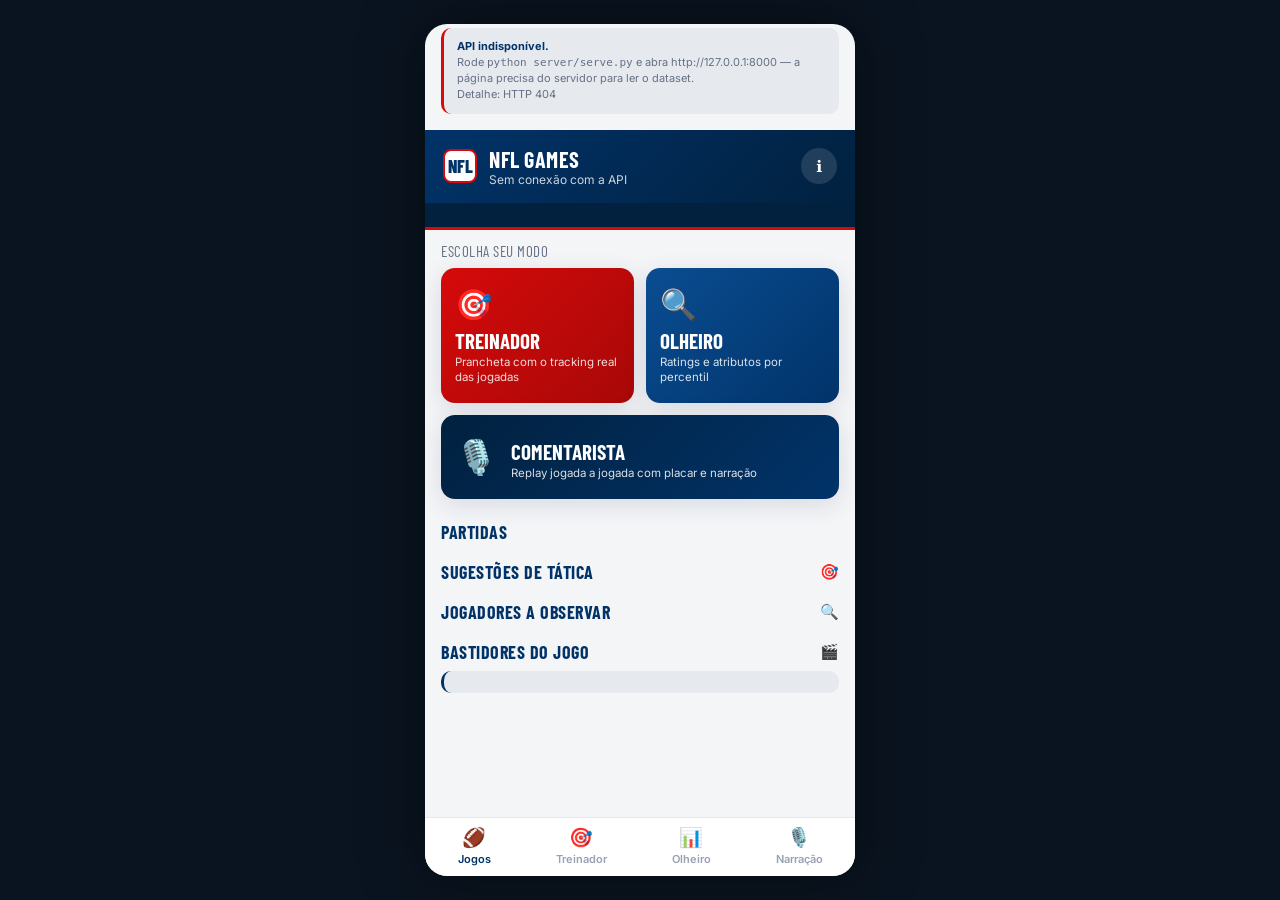
==== app/index.html @ 61c28b97 "Spec de desempenho (SDD) e ferramentas de verificação Adiciona a spec otimizacao-desempenho (require" ====
<!DOCTYPE html>
<html lang="pt-BR">
<head>
<meta charset="UTF-8" />
<meta name="viewport" content="width=device-width, initial-scale=1.0" />
<title>NFL Games — Treinador · Olheiro · Comentarista</title>
<link rel="preconnect" href="https://fonts.googleapis.com" />
<link rel="preconnect" href="https://fonts.gstatic.com" crossorigin />
<link href="https://fonts.googleapis.com/css2?family=Barlow+Condensed:wght@500;600;700;800&family=Inter:wght@400;500;600;700&display=swap" rel="stylesheet" />
<link rel="stylesheet" href="css/app.css" />
</head>
<body>
<div class="app">

  <!-- ============ HEADER ============ -->
  <div class="topbar">
    <button class="back-btn" id="backBtn" style="display:none" aria-label="Voltar">‹</button>
    <div class="shield">NFL</div>
    <div>
      <div class="title" id="hdrTitle">NFL GAMES</div>
      <div class="sub" id="hdrSub">Carregando dataset...</div>
    </div>
    <div class="spacer"></div>
    <button class="icon-btn" id="btnInfo" aria-label="Sobre os dados">ℹ️</button>
  </div>

  <!-- ============ HOME ============ -->
  <section class="screen active" id="home">
    <div class="weeks" id="weekChips" role="tablist" aria-label="Semanas da temporada"></div>

    <div class="persona-wrap">
      <div class="persona-lead" id="personaLead">Escolha seu modo</div>
      <div class="personas">
        <button class="persona coach" data-go="coach">
          <div class="emoji">🎯</div>
          <h3>TREINADOR</h3>
          <p>Prancheta com o tracking real das jogadas</p>
        </button>
        <button class="persona scout" data-go="scout">
          <div class="emoji">🔍</div>
          <h3>OLHEIRO</h3>
          <p>Ratings e atributos por percentil</p>
        </button>
        <button class="persona commentator" data-go="commentator">
          <div class="emoji">🎙️</div>
          <div>
            <h3>COMENTARISTA</h3>
            <p>Replay jogada a jogada com placar e narração</p>
          </div>
        </button>
      </div>
    </div>

    <div class="sec-title">Partidas <span class="sec-sub" id="gamesCount"></span></div>
    <div id="gamesList"></div>

    <div class="sec-title">Sugestões de tática <span class="mini-emoji">🎯</span></div>
    <div id="insightsList"></div>

    <div class="sec-title">Jogadores a observar <span class="mini-emoji">🔍</span></div>
    <div id="watchList"></div>

    <div class="sec-title">Bastidores do jogo <span class="mini-emoji">🎬</span></div>
    <div id="notesList"></div>

    <div class="disclaimer" id="datasetNote"></div>
  </section>

  <!-- ============ COACH ============ -->
  <section class="screen" id="coach">
    <div class="persona-head coach">
      <span class="ph-emoji">🎯</span>
      <div>
        <div class="ph-title">MODO TREINADOR</div>
        <div class="ph-sub" id="coachSub">—</div>
      </div>
    </div>
    <div class="subtabs" id="coachTabs" role="tablist">
      <button class="subtab active" data-tab="lineup">Escalação</button>
      <button class="subtab" data-tab="plays">Jogadas</button>
      <button class="subtab" data-tab="stats">Estatísticas</button>
      <button class="subtab" data-tab="book">Playbook</button>
    </div>
    <div id="coachBody"></div>
  </section>

  <!-- ============ SCOUT ============ -->
  <section class="screen" id="scout">
    <div class="persona-head scout">
      <span class="ph-emoji">🔍</span>
      <div>
        <div class="ph-title">MODO OLHEIRO</div>
        <div class="ph-sub">Avaliação a partir de PFF + tracking</div>
      </div>
    </div>
    <div class="search">🔎 <input id="scoutSearch" placeholder="Buscar jogador..." aria-label="Buscar jogador" /></div>
    <div class="filters" id="scoutFilters"></div>
    <div id="scoutBody"></div>
  </section>

  <!-- ============ COMMENTATOR ============ -->
  <section class="screen" id="commentator">
    <div class="persona-head commentator">
      <span class="ph-emoji">🎙️</span>
      <div>
        <div class="ph-title">MODO COMENTARISTA</div>
        <div class="ph-sub" id="bcSub">—</div>
      </div>
      <div class="spacer"></div>
      <div class="live-mini"><span class="dot"></span>REPLAY</div>
    </div>
    <div id="bcBody"></div>
  </section>

  <!-- ============ BOTTOM NAV ============ -->
  <nav class="bottom-nav">
    <button class="nav-item active" data-go="home"><span class="ic">🏈</span>Jogos</button>
    <button class="nav-item" data-go="coach"><span class="ic">🎯</span>Treinador</button>
    <button class="nav-item" data-go="scout"><span class="ic">📊</span>Olheiro</button>
    <button class="nav-item" data-go="commentator"><span class="ic">🎙️</span>Narração</button>
  </nav>
</div>

<script src="js/app.js"></script>
</body>
</html>
---- app/css/app.css ----
/* ============================================================
   NFL GAMES - design system extraido do prototipo (preservado)
   Complementos data-driven no final do arquivo.
   ============================================================ */
/* ============ NFL DESIGN SYSTEM ============ */
  :root {
    --nfl-blue: #013369;      /* NFL Shield Blue */
    --nfl-navy: #01213F;      /* Dark navy layer */
    --nfl-navy-2: #012A52;
    --nfl-red: #D50A0A;       /* NFL Red / Rosso Corsa */
    --nfl-red-dark: #A80808;
    --white: #FFFFFF;
    --gray-100: #F4F5F7;
    --gray-200: #E4E7EC;
    --gray-400: #98A2B3;
    --gray-600: #667085;
    --ink: #0B1B2B;
    --radius: 14px;
    --shadow: 0 6px 24px rgba(1, 33, 63, .12);
    --shadow-lg: 0 12px 40px rgba(1, 33, 63, .28);
    --font-num: "Barlow Condensed", sans-serif;
    --font-body: "Inter", system-ui, sans-serif;
  }

  * { box-sizing: border-box; margin: 0; padding: 0; }
  body {
    font-family: var(--font-body);
    background: #0a1420;
    color: var(--ink);
    display: flex;
    justify-content: center;
    min-height: 100vh;
  }

  /* Phone frame */
  .app {
    width: 100%;
    max-width: 430px;
    background: var(--gray-100);
    min-height: 100vh;
    position: relative;
    overflow: hidden;
    box-shadow: 0 0 60px rgba(0,0,0,.5);
    display: flex;
    flex-direction: column;
  }

  /* ---------- Header ---------- */
  .topbar {
    background: linear-gradient(135deg, var(--nfl-blue), var(--nfl-navy));
    color: var(--white);
    padding: 16px 18px;
    display: flex;
    align-items: center;
    gap: 12px;
    position: sticky;
    top: 0;
    z-index: 20;
  }
  .shield {
    width: 34px; height: 34px; border-radius: 8px;
    background: var(--white);
    color: var(--nfl-blue);
    font-family: var(--font-num);
    font-weight: 800; font-size: 18px;
    display: grid; place-items: center;
    border: 2px solid var(--nfl-red);
    flex-shrink: 0;
  }
  .topbar .title { font-family: var(--font-num); font-weight: 700; font-size: 22px; letter-spacing: .5px; }
  .topbar .sub { font-size: 12px; opacity: .8; }
  .topbar .spacer { flex: 1; }
  .icon-btn {
    width: 36px; height: 36px; border-radius: 50%;
    background: rgba(255,255,255,.12); border: none; color: #fff;
    display: grid; place-items: center; cursor: pointer; font-size: 16px;
  }
  .back-btn {
    background: none; border: none; color: #fff; cursor: pointer;
    font-size: 20px; padding: 0; width: 30px;
  }

  /* ---------- Content ---------- */
  .screen { display: none; flex: 1; overflow-y: auto; padding-bottom: 78px; }
  .screen.active { display: block; }
  .pad { padding: 16px 16px 8px; }

  /* Date selector */
  .dates {
    display: flex; gap: 8px; padding: 12px 16px; overflow-x: auto;
    background: var(--nfl-navy); border-bottom: 3px solid var(--nfl-red);
  }
  .dates::-webkit-scrollbar { display: none; }
  .date-chip {
    flex-shrink: 0; padding: 8px 14px; border-radius: 20px;
    background: rgba(255,255,255,.1); color: #cdd8e6;
    font-size: 13px; font-weight: 600; cursor: pointer; text-align: center;
  }
  .date-chip small { display: block; font-size: 10px; opacity: .7; }
  .date-chip.active { background: var(--nfl-red); color: #fff; }

  /* Section titles */
  .sec-title {
    display: flex; align-items: center; justify-content: space-between;
    font-family: var(--font-num); font-size: 18px; font-weight: 700;
    color: var(--nfl-blue); margin: 18px 16px 8px; text-transform: uppercase;
    letter-spacing: .5px;
  }
  .live-tag {
    font-family: var(--font-body); font-size: 11px; font-weight: 700; color: var(--nfl-red);
    display: flex; align-items: center; gap: 5px;
  }
  .dot {
    width: 8px; height: 8px; border-radius: 50%; background: var(--nfl-red);
    animation: pulse 1.2s infinite;
  }
  @keyframes pulse { 0%,100%{opacity:1; transform:scale(1);} 50%{opacity:.4; transform:scale(1.4);} }

  /* ---------- Persona cards ---------- */
  .persona-wrap { padding: 4px 16px 4px; }
  .persona-lead { font-family: var(--font-num); font-size: 15px; color: var(--gray-600); letter-spacing:.5px; text-transform: uppercase; margin: 8px 0; }
  .personas { display: grid; grid-template-columns: 1fr 1fr; gap: 12px; }
  .persona {
    border-radius: var(--radius); padding: 18px 14px; cursor: pointer;
    color: #fff; position: relative; overflow: hidden; border: none; text-align: left;
    box-shadow: var(--shadow); transition: transform .15s ease;
  }
  .persona:active { transform: scale(.97); }
  .persona .emoji { font-size: 30px; }
  .persona h3 { font-family: var(--font-num); font-size: 21px; font-weight: 700; margin-top: 6px; }
  .persona p { font-size: 11.5px; opacity: .85; margin-top: 2px; line-height: 1.3; }
  .persona.coach { background: linear-gradient(135deg, var(--nfl-red), var(--nfl-red-dark)); }
  .persona.scout { background: linear-gradient(135deg, #0a4d92, var(--nfl-blue)); }
  .persona.commentator { grid-column: 1 / -1; background: linear-gradient(135deg, var(--nfl-navy), var(--nfl-blue)); display: flex; align-items: center; gap: 14px; }
  .persona.commentator .emoji { font-size: 34px; }

  /* ---------- Match cards ---------- */
  .match {
    background: #fff; border-radius: var(--radius); margin: 0 16px 12px;
    padding: 14px 16px; box-shadow: var(--shadow); cursor: pointer;
    display: grid; grid-template-columns: 1fr auto 1fr; align-items: center; gap: 8px;
    transition: transform .12s ease;
  }
  .match:active { transform: scale(.98); }
  .team { display: flex; flex-direction: column; align-items: center; gap: 6px; }
  .team .logo { font-size: 26px; }
  .team .name { font-size: 12px; font-weight: 600; color: var(--ink); }
  .center { text-align: center; min-width: 84px; }
  .score { font-family: var(--font-num); font-size: 30px; font-weight: 800; color: var(--nfl-blue); line-height: 1; }
  .status { font-size: 10.5px; color: var(--gray-600); margin-top: 4px; font-weight: 600; }
  .status.live { color: var(--nfl-red); }
  .vs-time { font-family: var(--font-num); font-size: 20px; font-weight: 700; color: var(--gray-400); }

  /* ---------- Bottom nav ---------- */
  .bottom-nav {
    position: absolute; bottom: 0; left: 0; right: 0;
    background: #fff; border-top: 1px solid var(--gray-200);
    display: flex; justify-content: space-around; padding: 8px 0 10px;
    z-index: 30;
  }
  .nav-item {
    background: none; border: none; cursor: pointer; font-size: 11px; color: var(--gray-400);
    display: flex; flex-direction: column; align-items: center; gap: 3px; font-weight: 600;
  }
  .nav-item .ic { font-size: 19px; }
  .nav-item.active { color: var(--nfl-blue); }

  /* ---------- Sub tabs ---------- */
  .subtabs { display: flex; gap: 6px; padding: 12px 16px; overflow-x: auto; background: #fff; border-bottom: 1px solid var(--gray-200); }
  .subtabs::-webkit-scrollbar { display: none; }
  .subtab { flex-shrink: 0; padding: 7px 14px; border-radius: 18px; background: var(--gray-100); border: none; font-size: 12.5px; font-weight: 600; color: var(--gray-600); cursor: pointer; }
  .subtab.active { background: var(--nfl-blue); color: #fff; }

  /* ---------- Persona header banner ---------- */
  .persona-head { padding: 14px 16px; color: #fff; display: flex; align-items: center; gap: 10px; }
  .persona-head.coach { background: linear-gradient(135deg, var(--nfl-red), var(--nfl-red-dark)); }
  .persona-head.scout { background: linear-gradient(135deg, #0a4d92, var(--nfl-blue)); }
  .persona-head.commentator { background: linear-gradient(135deg, var(--nfl-navy), var(--nfl-blue)); }
  .persona-head .ph-emoji { font-size: 24px; }
  .persona-head .ph-title { font-family: var(--font-num); font-size: 20px; font-weight: 700; letter-spacing: .5px; }
  .persona-head .ph-sub { font-size: 11px; opacity: .85; }
  .persona-head .spacer { flex: 1; }
  .persona-head .live-mini { display:flex; align-items:center; gap:6px; font-size:12px; font-weight:700; background:rgba(255,255,255,.15); padding:5px 10px; border-radius: 14px; }

  /* ---------- Generic panel/card ---------- */
  .card { background: #fff; border-radius: var(--radius); margin: 12px 16px; padding: 16px; box-shadow: var(--shadow); }
  .card h4 { font-family: var(--font-num); font-size: 16px; color: var(--nfl-blue); text-transform: uppercase; letter-spacing:.5px; margin-bottom: 12px; }

  /* Comparison bars */
  .cmp { margin-bottom: 14px; }
  .cmp-label { display: flex; justify-content: space-between; font-size: 12px; font-weight: 600; margin-bottom: 5px; }
  .cmp-label .l { color: var(--nfl-blue); }
  .cmp-label .r { color: var(--nfl-red); }
  .cmp-label .mid { color: var(--gray-600); font-weight: 500; }
  .bar { display: flex; height: 8px; border-radius: 5px; overflow: hidden; background: var(--gray-200); }
  .bar .fill-l { background: var(--nfl-blue); }
  .bar .fill-r { background: var(--nfl-red); }

  /* Coach field */
  .legend { display: flex; gap: 16px; font-size: 11px; font-weight: 600; color: var(--gray-600); margin-bottom: 8px; }
  .legend .sw { display: inline-block; width: 11px; height: 11px; border-radius: 3px; margin-right: 4px; vertical-align: middle; }
  .legend .sw.blue { background: var(--nfl-blue); }
  .legend .sw.red { background: var(--nfl-red); }
  .field {
    background: repeating-linear-gradient(0deg, #0a7a34, #0a7a34 30px, #0c8c3c 30px, #0c8c3c 60px);
    border-radius: 12px; height: 360px; position: relative; margin-top: 4px;
    border: 3px solid #fff; box-shadow: inset 0 0 0 2px rgba(255,255,255,.4);
    touch-action: none;
  }
  /* line of scrimmage */
  .field::before {
    content: ""; position: absolute; left: 0; right: 0; top: 60%;
    border-top: 2px dashed rgba(255,255,255,.55);
  }
  .player-dot {
    position: absolute; width: 26px; height: 26px; border-radius: 50%;
    color: #fff; font-size: 9.5px; font-weight: 700;
    display: grid; place-items: center; transform: translate(-50%,-50%);
    border: 2px solid #fff; cursor: grab; font-family: var(--font-num); user-select: none;
    box-shadow: 0 1px 3px rgba(0,0,0,.35); z-index: 2;
  }
  .player-dot.home { background: var(--nfl-blue); }
  .player-dot.away { background: var(--nfl-red); }
  .player-dot.qb { box-shadow: 0 0 0 2px #ffd23f, 0 1px 3px rgba(0,0,0,.4); }

  .btn-primary {
    width: calc(100% - 32px); margin: 4px 16px 12px; padding: 14px;
    background: var(--nfl-red); color: #fff; border: none; border-radius: var(--radius);
    font-family: var(--font-num); font-size: 17px; font-weight: 700; letter-spacing: .5px;
    cursor: pointer; text-transform: uppercase;
  }
  .btn-primary:active { background: var(--nfl-red-dark); }

  /* Playbook grid */
  .play-grid { display: grid; grid-template-columns: 1fr 1fr; gap: 10px; }
  .play {
    background: var(--nfl-navy); color: #fff; border-radius: 10px; padding: 12px;
    font-size: 12px;
  }
  .play .tag { font-family: var(--font-num); font-size: 15px; font-weight: 700; }
  .play .desc { opacity: .75; font-size: 11px; margin-top: 3px; }

  /* Scout player card */
  .scout-hero { display: flex; gap: 14px; align-items: center; }
  .scout-avatar {
    width: 74px; height: 74px; border-radius: 14px; flex-shrink: 0;
    background: linear-gradient(135deg, var(--nfl-blue), var(--nfl-navy));
    display: grid; place-items: center; font-size: 34px; color: #fff;
  }
  .rating-badge {
    font-family: var(--font-num); font-size: 30px; font-weight: 800; color: #fff;
    background: var(--nfl-red); border-radius: 10px; padding: 2px 12px; display: inline-block;
  }
  .scout-hero .info h3 { font-family: var(--font-num); font-size: 22px; color: var(--ink); }
  .scout-hero .info .meta { font-size: 12px; color: var(--gray-600); margin: 2px 0 8px; }

  /* Radar chart */
  .radar-wrap { display: grid; place-items: center; padding: 6px 0; }
  .attr-list { margin-top: 10px; }
  .attr { display: flex; align-items: center; gap: 10px; margin-bottom: 8px; }
  .attr .name { width: 90px; font-size: 12px; font-weight: 600; color: var(--gray-600); }
  .attr .track { flex: 1; height: 7px; background: var(--gray-200); border-radius: 4px; overflow: hidden; }
  .attr .val-fill { height: 100%; background: linear-gradient(90deg, var(--nfl-blue), var(--nfl-red)); }
  .attr .val { width: 26px; text-align: right; font-family: var(--font-num); font-weight: 700; font-size: 15px; color: var(--nfl-blue); }

  .filters { display: flex; gap: 8px; padding: 12px 16px; overflow-x: auto; }
  .filters::-webkit-scrollbar { display: none; }
  .filter { flex-shrink: 0; padding: 8px 14px; border: 1px solid var(--gray-200); background: #fff; border-radius: 18px; font-size: 12px; font-weight: 600; color: var(--gray-600); cursor: pointer; }
  .search {
    margin: 12px 16px 0; display: flex; align-items: center; gap: 8px; background: #fff;
    border-radius: var(--radius); padding: 12px 14px; box-shadow: var(--shadow);
  }
  .search input { border: none; outline: none; flex: 1; font-size: 14px; font-family: var(--font-body); }

  /* Commentator */
  .live-score {
    background: linear-gradient(135deg, var(--nfl-navy), var(--nfl-blue)); color: #fff;
    padding: 20px 16px; display: grid; grid-template-columns: 1fr auto 1fr; align-items: center; text-align: center;
  }
  .live-score .lg { font-size: 30px; }
  .live-score .nm { font-size: 12px; opacity: .85; margin-top: 3px; }
  .live-score .big { font-family: var(--font-num); font-size: 46px; font-weight: 800; line-height: 1; }
  .live-score .qtr { font-size: 12px; background: var(--nfl-red); border-radius: 12px; padding: 3px 10px; display: inline-block; margin-top: 6px; font-weight: 700; }

  .timeline { margin: 12px 16px; }
  .tl-item {
    background: #fff; border-left: 4px solid var(--nfl-blue); border-radius: 8px;
    padding: 11px 14px; margin-bottom: 8px; box-shadow: var(--shadow); display: flex; gap: 10px; align-items: flex-start;
  }
  .tl-item.td { border-left-color: var(--nfl-red); }
  .tl-item .time { font-family: var(--font-num); font-weight: 700; font-size: 15px; color: var(--gray-600); flex-shrink: 0; width: 42px; }
  .tl-item .ev { font-size: 13px; }
  .tl-item .ev b { color: var(--ink); }

  .comment-box {
    display: flex; gap: 8px; margin: 8px 16px 14px;
  }
  .comment-box input { flex: 1; border: 1px solid var(--gray-200); border-radius: var(--radius); padding: 12px 14px; outline: none; font-family: var(--font-body); }
  .comment-box button { background: var(--nfl-red); color: #fff; border: none; border-radius: var(--radius); padding: 0 18px; font-size: 18px; cursor: pointer; }

  .hint { text-align: center; font-size: 11px; color: var(--gray-400); padding: 4px 16px 12px; }

  /* Mini emoji beside section titles */
  .mini-emoji { font-size: 15px; }

  /* Tactic tip cards */
  .tip-card {
    display: flex; gap: 12px; align-items: flex-start;
    background: #fff; border-radius: var(--radius); margin: 0 16px 10px;
    padding: 13px 14px; box-shadow: var(--shadow); cursor: pointer;
    border-left: 4px solid var(--nfl-blue); transition: transform .12s ease;
  }
  .tip-card:active { transform: scale(.98); }
  .tip-ic { width: 38px; height: 38px; border-radius: 10px; display: grid; place-items: center; font-size: 18px; flex-shrink: 0; }
  .tip-ic.red { background: rgba(213,10,10,.12); }
  .tip-ic.blue { background: rgba(1,51,105,.12); }
  .tip-ic.navy { background: rgba(1,33,63,.1); }
  .tip-title { font-family: var(--font-num); font-size: 16px; font-weight: 700; color: var(--ink); }
  .tip-text { font-size: 12px; color: var(--gray-600); line-height: 1.35; margin-top: 2px; }

  /* Players to watch (horizontal scroll) */
  .watch-scroll { display: flex; gap: 12px; padding: 4px 16px 8px; overflow-x: auto; }
  .watch-scroll::-webkit-scrollbar { display: none; }
  .watch-card {
    flex-shrink: 0; width: 118px; background: #fff; border-radius: var(--radius);
    padding: 14px 12px; box-shadow: var(--shadow); text-align: center; cursor: pointer;
    position: relative; transition: transform .12s ease;
  }
  .watch-card:active { transform: scale(.97); }
  .watch-avatar {
    width: 54px; height: 54px; border-radius: 50%; margin: 0 auto 8px;
    background: linear-gradient(135deg, var(--nfl-blue), var(--nfl-navy));
    display: grid; place-items: center; font-size: 26px;
  }
  .watch-name { font-family: var(--font-num); font-size: 16px; font-weight: 700; color: var(--ink); }
  .watch-pos { font-size: 11px; color: var(--gray-600); }
  .watch-rating {
    position: absolute; top: 10px; right: 10px; font-family: var(--font-num); font-weight: 800;
    font-size: 14px; color: #fff; background: var(--nfl-red); border-radius: 8px; padding: 1px 7px;
  }

  /* Behind-the-scenes news cards */
  .news-card {
    display: flex; gap: 12px; align-items: flex-start;
    background: #fff; border-radius: var(--radius); margin: 0 16px 10px;
    padding: 13px 14px; box-shadow: var(--shadow);
  }
  .news-ic {
    width: 40px; height: 40px; border-radius: 10px; flex-shrink: 0; font-size: 20px;
    display: grid; place-items: center; background: var(--gray-100);
  }
  .news-title { font-family: var(--font-num); font-size: 16px; font-weight: 700; color: var(--nfl-blue); }
  .news-text { font-size: 12px; color: var(--gray-600); line-height: 1.35; margin-top: 2px; }

/* ============================================================
   COMPLEMENTOS DATA-DRIVEN
   Componentes novos para exibir os dados reais do dataset.
   Reutilizam os tokens do design system acima.
   ============================================================ */

/* ---------- estados de carregamento / vazio / erro ---------- */
.state { padding: 28px 20px; text-align: center; color: var(--gray-600); font-size: 13px; }
.state .ic { font-size: 28px; display: block; margin-bottom: 8px; }
.state.error { color: var(--nfl-red); font-weight: 600; }
.skeleton {
  background: linear-gradient(90deg, var(--gray-200) 25%, #eef0f4 50%, var(--gray-200) 75%);
  background-size: 300% 100%; animation: shimmer 1.2s infinite linear; border-radius: 8px;
}
@keyframes shimmer { 0% { background-position: 100% 0; } 100% { background-position: -100% 0; } }
.sk-card { height: 72px; margin: 0 16px 12px; border-radius: var(--radius); }

/* ---------- badge de time (substitui o emoji do prototipo) ---------- */
.tbadge {
  width: 34px; height: 34px; border-radius: 9px; display: grid; place-items: center;
  font-family: var(--font-num); font-weight: 800; font-size: 13px; color: #fff;
  letter-spacing: .3px; box-shadow: inset 0 -2px 0 rgba(0,0,0,.22); flex-shrink: 0;
}
.tbadge.lg { width: 46px; height: 46px; font-size: 17px; border-radius: 11px; }
.tbadge.sm { width: 26px; height: 26px; font-size: 10.5px; border-radius: 7px; }

/* ---------- seletor de semana ---------- */
.weeks { display: flex; gap: 8px; padding: 12px 16px; overflow-x: auto;
  background: var(--nfl-navy); border-bottom: 3px solid var(--nfl-red); }
.weeks::-webkit-scrollbar { display: none; }
.week-chip { flex-shrink: 0; padding: 8px 14px; border-radius: 20px; background: rgba(255,255,255,.1);
  color: #cdd8e6; font-size: 13px; font-weight: 600; cursor: pointer; text-align: center;
  border: none; font-family: var(--font-body); }
.week-chip small { display: block; font-size: 10px; opacity: .7; }
.week-chip.active { background: var(--nfl-red); color: #fff; }

/* ---------- cartao de partida (usa .match do prototipo) ---------- */
.match .team .name { font-size: 11.5px; font-weight: 600; text-align: center; line-height: 1.2; }
.match .team { gap: 5px; }
.match .center .score { display: flex; align-items: center; justify-content: center; gap: 6px; }
.match .center .sep { color: var(--gray-400); font-size: 20px; }
.match .meta-line { font-size: 10px; color: var(--gray-400); margin-top: 3px; }
.match.selected { outline: 2px solid var(--nfl-red); outline-offset: -2px; }
.badge-ot { font-size: 9px; font-weight: 700; color: var(--nfl-red); }

/* ---------- rodape explicativo do dataset ---------- */
.disclaimer { margin: 4px 16px 16px; padding: 11px 13px; border-radius: 10px;
  background: rgba(1,51,105,.06); border-left: 3px solid var(--nfl-blue);
  font-size: 11px; color: var(--gray-600); line-height: 1.45; }
.disclaimer b { color: var(--nfl-blue); }
.disclaimer ul { margin: 5px 0 0 14px; }
.disclaimer li { margin-bottom: 2px; }

/* ---------- metrica dentro dos tip-cards ---------- */
.tip-metric { margin-left: auto; text-align: right; flex-shrink: 0; padding-left: 8px; }
.tip-metric .v { font-family: var(--font-num); font-size: 19px; font-weight: 800; color: var(--nfl-blue); line-height: 1; }
.tip-metric .k { font-size: 9px; color: var(--gray-400); text-transform: uppercase; letter-spacing: .3px; }
.tip-card { align-items: center; }
.tip-card.red { border-left-color: var(--nfl-red); }
.tip-card.navy { border-left-color: var(--nfl-navy); }
.tip-team { font-size: 9.5px; font-weight: 700; color: #fff; background: var(--nfl-blue);
  border-radius: 4px; padding: 1px 5px; margin-right: 5px; vertical-align: 1px; }

/* ---------- campo tatico ---------- */
.field-wrap { position: relative; margin-top: 4px; }
.field {
  background: linear-gradient(180deg, #0c8c3c, #0a7a34);
  height: 400px; overflow: hidden;
}
.field svg.marks { position: absolute; inset: 0; width: 100%; height: 100%; pointer-events: none; }
.player-dot { width: 24px; height: 24px; font-size: 9px; transition: none; z-index: 3; }
.player-dot .num { pointer-events: none; }
.player-dot.ball {
  width: 12px; height: 12px; background: #8B4513; border: 1.5px solid #fff;
  border-radius: 50% / 42%; z-index: 4;
}
.player-dot.selected { box-shadow: 0 0 0 3px #ffd23f, 0 2px 6px rgba(0,0,0,.5); z-index: 6; }
.player-dot.dim { opacity: .42; }
.dot-trail { position: absolute; width: 5px; height: 5px; border-radius: 50%;
  transform: translate(-50%,-50%); pointer-events: none; z-index: 2; opacity: .5; }

/* controles de animacao */
.field-ctrl { display: flex; align-items: center; gap: 10px; padding: 10px 2px 2px; }
.field-ctrl button {
  width: 38px; height: 38px; border-radius: 50%; border: none; cursor: pointer;
  background: var(--nfl-blue); color: #fff; font-size: 15px; display: grid; place-items: center; flex-shrink: 0;
}
.field-ctrl button:disabled { background: var(--gray-200); color: var(--gray-400); cursor: default; }
.field-ctrl input[type=range] { flex: 1; accent-color: var(--nfl-red); min-width: 0; }
.field-ctrl .tcode {
  font-family: var(--font-num); font-size: 15px; font-weight: 700; color: var(--nfl-blue);
  min-width: 52px; text-align: right;
}
.speed-pick { display: flex; gap: 4px; }
.speed-pick button { width: auto; height: 26px; padding: 0 9px; border-radius: 13px;
  background: var(--gray-100); color: var(--gray-600); font-size: 11px; font-weight: 700;
  font-family: var(--font-body); }
.speed-pick button.active { background: var(--nfl-red); color: #fff; }

/* faixa de eventos do tracking */
.ev-strip { display: flex; gap: 6px; flex-wrap: wrap; margin-top: 8px; }
.ev-chip { font-size: 10px; font-weight: 600; color: var(--nfl-blue); background: rgba(1,51,105,.08);
  border-radius: 10px; padding: 3px 8px; cursor: pointer; border: none; font-family: var(--font-body); }
.ev-chip.active { background: var(--nfl-blue); color: #fff; }

/* legenda do campo */
.field-legend { display: flex; flex-wrap: wrap; gap: 10px; font-size: 10.5px;
  color: var(--gray-600); font-weight: 600; margin-top: 8px; }
.field-legend .sw { width: 10px; height: 10px; border-radius: 3px; display: inline-block;
  margin-right: 4px; vertical-align: middle; }

/* ---------- lista de jogadas ---------- */
.play-row {
  background: #fff; border-radius: 12px; margin: 0 16px 8px; padding: 11px 13px;
  box-shadow: var(--shadow); cursor: pointer; border-left: 4px solid var(--gray-200);
  transition: transform .12s ease;
}
.play-row:active { transform: scale(.985); }
.play-row.active { border-left-color: var(--nfl-red); outline: 1.5px solid var(--nfl-red); }
.play-row.td { border-left-color: var(--nfl-red); }
.play-row.sack { border-left-color: #8B5CF6; }
.play-row.turnover { border-left-color: #F59E0B; }
.play-row.big { border-left-color: #10B981; }
.play-head { display: flex; align-items: center; gap: 7px; margin-bottom: 4px; }
.play-head .sit { font-family: var(--font-num); font-size: 14px; font-weight: 700; color: var(--nfl-blue); }
.play-head .clk { font-size: 10.5px; color: var(--gray-400); font-weight: 600; }
.play-head .spacer { flex: 1; }
.play-head .gain { font-family: var(--font-num); font-size: 17px; font-weight: 800; }
.play-head .gain.pos { color: #0a7a34; }
.play-head .gain.neg { color: var(--nfl-red); }
.play-head .gain.zero { color: var(--gray-400); }
.play-desc { font-size: 11.5px; color: var(--gray-600); line-height: 1.35; }
.chips { display: flex; gap: 4px; flex-wrap: wrap; margin-top: 6px; }
.chip { font-size: 9px; font-weight: 700; letter-spacing: .3px; padding: 2px 6px; border-radius: 4px;
  background: var(--gray-100); color: var(--gray-600); text-transform: uppercase; }
.chip.red { background: rgba(213,10,10,.1); color: var(--nfl-red); }
.chip.blue { background: rgba(1,51,105,.1); color: var(--nfl-blue); }
.chip.green { background: rgba(16,185,129,.12); color: #047857; }
.chip.amber { background: rgba(245,158,11,.14); color: #B45309; }
.chip.purple { background: rgba(139,92,246,.13); color: #6D28D9; }

/* ---------- tabela de estatisticas / tendencias ---------- */
.stat-row { display: flex; align-items: center; justify-content: space-between;
  padding: 7px 0; border-bottom: 1px solid var(--gray-100); font-size: 12.5px; }
.stat-row:last-child { border-bottom: none; }
.stat-row .k { color: var(--gray-600); }
.stat-row .v { font-family: var(--font-num); font-size: 16px; font-weight: 700; color: var(--ink); }
.stat-row .v small { font-size: 10px; color: var(--gray-400); font-family: var(--font-body); font-weight: 500; }

.tend { margin-bottom: 11px; }
.tend-top { display: flex; justify-content: space-between; font-size: 11.5px; margin-bottom: 4px; }
.tend-top .l { font-weight: 700; color: var(--ink); }
.tend-top .r { color: var(--gray-600); }
.tend-bar { height: 7px; border-radius: 4px; background: var(--gray-200); overflow: hidden; }
.tend-bar span { display: block; height: 100%; background: linear-gradient(90deg, var(--nfl-blue), #0a4d92); }
.tend-bar.def span { background: linear-gradient(90deg, var(--nfl-red), var(--nfl-red-dark)); }

/* comparativo com a media da liga */
.vs-league { display: flex; align-items: baseline; gap: 5px; }
.vs-league .delta { font-size: 10.5px; font-weight: 700; }
.delta.up { color: #047857; }
.delta.down { color: var(--nfl-red); }
.delta.flat { color: var(--gray-400); }

/* ---------- olheiro ---------- */
.p-list { margin: 0 16px; }
.p-row {
  display: flex; align-items: center; gap: 11px; background: #fff; border-radius: 12px;
  padding: 10px 12px; margin-bottom: 8px; box-shadow: var(--shadow); cursor: pointer;
}
.p-row:active { transform: scale(.99); }
.p-row .nm { flex: 1; min-width: 0; }
.p-row .nm b { font-family: var(--font-num); font-size: 16px; font-weight: 700; color: var(--ink);
  display: block; white-space: nowrap; overflow: hidden; text-overflow: ellipsis; }
.p-row .nm span { font-size: 11px; color: var(--gray-600); }
.rate {
  font-family: var(--font-num); font-weight: 800; font-size: 17px; color: #fff;
  border-radius: 8px; padding: 3px 9px; flex-shrink: 0; min-width: 40px; text-align: center;
}
.rate.elite { background: #047857; }
.rate.good { background: var(--nfl-blue); }
.rate.avg { background: var(--gray-600); }
.rate.low { background: #9CA3AF; }
.rate.na { background: var(--gray-200); color: var(--gray-600); font-size: 11px; }

.filters .filter.active { background: var(--nfl-blue); color: #fff; border-color: var(--nfl-blue); }
.filters .filter { white-space: nowrap; }

.scout-avatar { font-family: var(--font-num); font-weight: 800; font-size: 26px; letter-spacing: .5px; }
.bio { display: grid; grid-template-columns: repeat(2, 1fr); gap: 8px; margin-top: 12px; }
.bio div { background: var(--gray-100); border-radius: 9px; padding: 8px 10px; }
.bio .k { font-size: 9.5px; color: var(--gray-400); text-transform: uppercase; letter-spacing: .3px; }
.bio .v { font-family: var(--font-num); font-size: 16px; font-weight: 700; color: var(--ink); }

.attr .name { width: 82px; }
.attr .val-fill { transition: width .35s ease; }
.pctl { font-size: 9.5px; color: var(--gray-400); width: 30px; text-align: right; }

.role-tabs { display: flex; gap: 6px; overflow-x: auto; margin-bottom: 12px; }
.role-tabs::-webkit-scrollbar { display: none; }
.role-tab { flex-shrink: 0; padding: 6px 11px; border-radius: 14px; border: 1px solid var(--gray-200);
  background: #fff; font-size: 11.5px; font-weight: 600; color: var(--gray-600); cursor: pointer;
  font-family: var(--font-body); }
.role-tab.active { background: var(--nfl-blue); color: #fff; border-color: var(--nfl-blue); }

.cmp-pick { display: flex; gap: 8px; align-items: center; margin-bottom: 12px; }
.cmp-pick select {
  flex: 1; min-width: 0; padding: 9px 10px; border-radius: 10px; border: 1px solid var(--gray-200);
  font-family: var(--font-body); font-size: 12.5px; color: var(--ink); background: #fff;
}

/* ---------- comentarista ---------- */
.bc-bar { display: flex; align-items: center; gap: 9px; padding: 10px 16px;
  background: var(--nfl-navy-2); color: #fff; }
.bc-bar button { width: 36px; height: 36px; border-radius: 50%; border: none; cursor: pointer;
  background: var(--nfl-red); color: #fff; font-size: 14px; flex-shrink: 0; }
.bc-bar button.ghost { background: rgba(255,255,255,.14); }
.bc-bar input[type=range] { flex: 1; accent-color: var(--nfl-red); min-width: 0; }
.bc-bar .pos { font-family: var(--font-num); font-size: 13px; font-weight: 700; min-width: 58px; text-align: right; }

.live-score .big.lead { color: #ffd23f; }
.live-score .situ { font-size: 10.5px; opacity: .8; margin-top: 5px; }

.tl-item.sack { border-left-color: #8B5CF6; }
.tl-item.turnover { border-left-color: #F59E0B; }
.tl-item.big { border-left-color: #10B981; }
.tl-item .ev b { display: block; margin-bottom: 1px; }
.tl-item .ev .ctx { font-size: 10.5px; color: var(--gray-400); margin-top: 3px; display: block; }
.tl-item.now { background: #FFFBEB; outline: 1.5px solid #FDE68A; }

/* ---------- utilitarios ---------- */
.row { display: flex; align-items: center; gap: 8px; }
.row.wrap { flex-wrap: wrap; }
.spacer { flex: 1; }
.muted { color: var(--gray-400); }
.nowrap { white-space: nowrap; }
.link { color: var(--nfl-blue); font-weight: 600; cursor: pointer; text-decoration: underline; }
.sec-sub { font-size: 11px; color: var(--gray-400); font-weight: 500; text-transform: none;
  letter-spacing: 0; font-family: var(--font-body); }
.card h4 .sec-sub { display: block; margin-top: 2px; }
.card.tight { padding: 12px 14px; }

/* foco visivel para navegacao por teclado (acessibilidade) */
:focus-visible { outline: 3px solid #ffd23f; outline-offset: 2px; }
button, [role="button"] { font-family: var(--font-body); }
.sr-only {
  position: absolute; width: 1px; height: 1px; padding: 0; margin: -1px;
  overflow: hidden; clip: rect(0,0,0,0); white-space: nowrap; border: 0;
}

/* janela maior: mantem a moldura de celular centralizada, com respiro */
@media (min-width: 900px) {
  body { align-items: flex-start; padding: 24px 0; background: #0a1420; }
  .app { border-radius: 22px; min-height: calc(100vh - 48px); max-height: calc(100vh - 48px); }
  .screen { overflow-y: auto; }
}
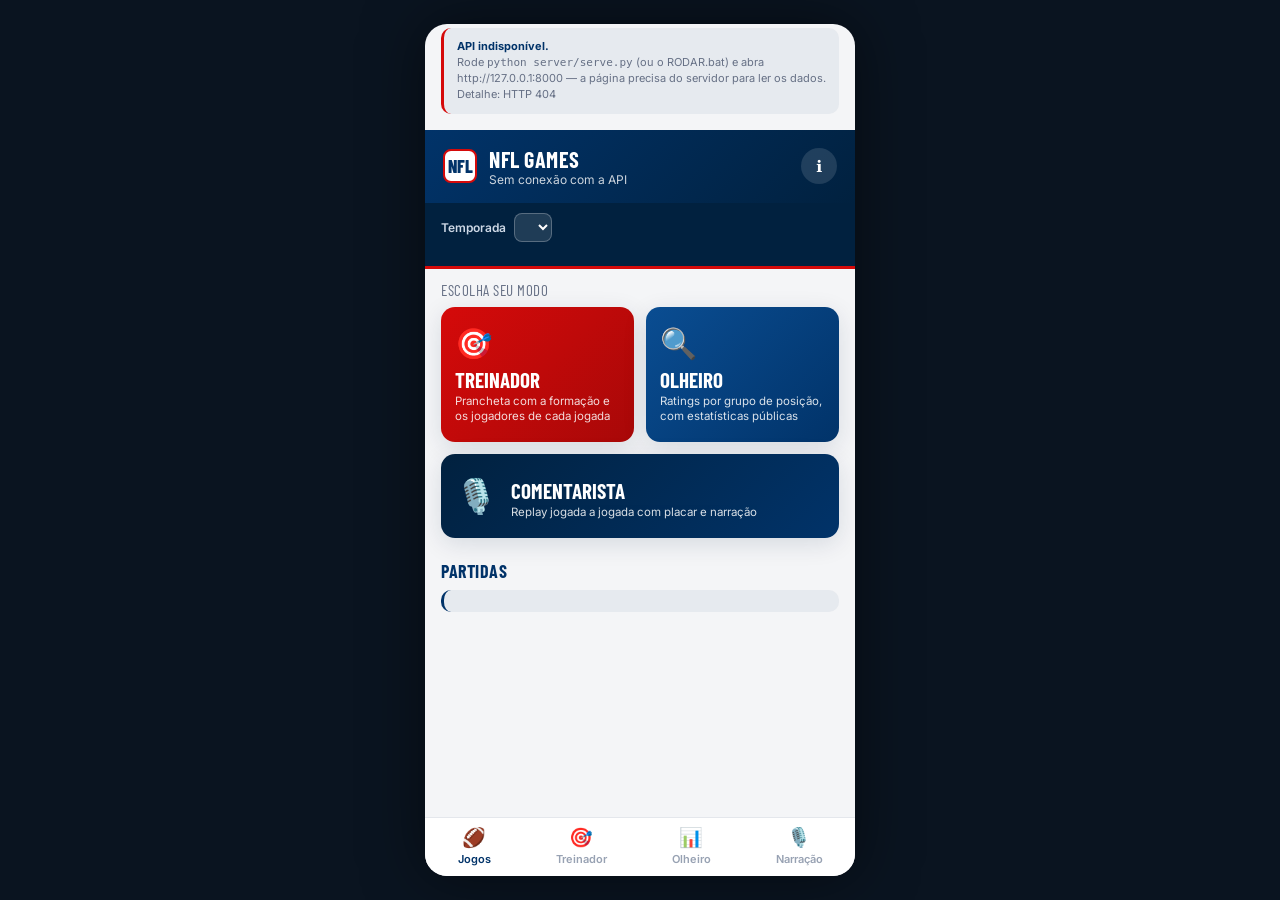
==== commit c5c09a07: "Telas atuais com os dados novos: temporada, ao vivo e matéria (tarefa 7) - seletor de temporada, rod" ====
--- a/app/index.html
+++ b/app/index.html
@@ -6,7 +6,10 @@
 <title>NFL Games — Treinador · Olheiro · Comentarista</title>
 <link rel="preconnect" href="https://fonts.googleapis.com" />
 <link rel="preconnect" href="https://fonts.gstatic.com" crossorigin />
-<link href="https://fonts.googleapis.com/css2?family=Barlow+Condensed:wght@500;600;700;800&family=Inter:wght@400;500;600;700&display=swap" rel="stylesheet" />
+<!-- Fontes sem bloquear a primeira pintura: a página desenha com a fonte do
+     sistema e troca quando (e se) o Google Fonts responder. -->
+<link rel="preload" as="style" href="https://fonts.googleapis.com/css2?family=Barlow+Condensed:wght@500;600;700;800&family=Inter:wght@400;500;600;700&display=swap" onload="this.onload=null;this.rel='stylesheet'" />
+<noscript><link rel="stylesheet" href="https://fonts.googleapis.com/css2?family=Barlow+Condensed:wght@500;600;700;800&family=Inter:wght@400;500;600;700&display=swap" /></noscript>
 <link rel="stylesheet" href="css/app.css" />
 </head>
 <body>
@@ -18,7 +21,7 @@
     <div class="shield">NFL</div>
     <div>
       <div class="title" id="hdrTitle">NFL GAMES</div>
-      <div class="sub" id="hdrSub">Carregando dataset...</div>
+      <div class="sub" id="hdrSub">Carregando os dados...</div>
     </div>
     <div class="spacer"></div>
     <button class="icon-btn" id="btnInfo" aria-label="Sobre os dados">ℹ️</button>
@@ -26,7 +29,11 @@
 
   <!-- ============ HOME ============ -->
   <section class="screen active" id="home">
-    <div class="weeks" id="weekChips" role="tablist" aria-label="Semanas da temporada"></div>
+    <div class="season-bar">
+      <label for="seasonPick">Temporada</label>
+      <select id="seasonPick" aria-label="Temporada"></select>
+    </div>
+    <div class="weeks" id="weekChips" role="tablist" aria-label="Semanas e rodadas da temporada"></div>
 
     <div class="persona-wrap">
       <div class="persona-lead" id="personaLead">Escolha seu modo</div>
@@ -34,12 +41,12 @@
         <button class="persona coach" data-go="coach">
           <div class="emoji">🎯</div>
           <h3>TREINADOR</h3>
-          <p>Prancheta com o tracking real das jogadas</p>
+          <p>Prancheta com a formação e os jogadores de cada jogada</p>
         </button>
         <button class="persona scout" data-go="scout">
           <div class="emoji">🔍</div>
           <h3>OLHEIRO</h3>
-          <p>Ratings e atributos por percentil</p>
+          <p>Ratings por grupo de posição, com estatísticas públicas</p>
         </button>
         <button class="persona commentator" data-go="commentator">
           <div class="emoji">🎙️</div>
@@ -54,16 +61,26 @@
     <div class="sec-title">Partidas <span class="sec-sub" id="gamesCount"></span></div>
     <div id="gamesList"></div>
 
-    <div class="sec-title">Sugestões de tática <span class="mini-emoji">🎯</span></div>
-    <div id="insightsList"></div>
+    <!-- Matéria do jogo selecionado (ESPN, pelo navegador); some se não houver. -->
+    <div id="materia" hidden></div>
 
-    <div class="sec-title">Jogadores a observar <span class="mini-emoji">🔍</span></div>
-    <div id="watchList"></div>
+    <!-- Blocos sem fonte de dados ficam ocultos (hidden) enquanto a lista vier vazia. -->
+    <div id="insightsSec" hidden>
+      <div class="sec-title">Sugestões de tática <span class="mini-emoji">🎯</span></div>
+      <div id="insightsList"></div>
+    </div>
 
-    <div class="sec-title">Bastidores do jogo <span class="mini-emoji">🎬</span></div>
-    <div id="notesList"></div>
+    <div id="watchSec" hidden>
+      <div class="sec-title">Jogadores a observar <span class="mini-emoji">🔍</span></div>
+      <div id="watchList"></div>
+    </div>
 
-    <div class="disclaimer" id="datasetNote"></div>
+    <div id="notesSec" hidden>
+      <div class="sec-title">Bastidores do jogo <span class="mini-emoji">🎬</span></div>
+      <div id="notesList"></div>
+    </div>
+
+    <div class="disclaimer" id="sobreDados" aria-label="Sobre os dados"></div>
   </section>
 
   <!-- ============ COACH ============ -->
@@ -90,7 +107,7 @@
       <span class="ph-emoji">🔍</span>
       <div>
         <div class="ph-title">MODO OLHEIRO</div>
-        <div class="ph-sub">Avaliação a partir de PFF + tracking</div>
+        <div class="ph-sub" id="scoutSub">Avaliação a partir de estatísticas públicas (nflverse)</div>
       </div>
     </div>
     <div class="search">🔎 <input id="scoutSearch" placeholder="Buscar jogador..." aria-label="Buscar jogador" /></div>
--- a/app/css/app.css
+++ b/app/css/app.css
@@ -608,3 +608,37 @@
   .app { border-radius: 22px; min-height: calc(100vh - 48px); max-height: calc(100vh - 48px); }
   .screen { overflow-y: auto; }
 }
+
+/* =========================================================================
+   spec dados-externos (tarefa 7): temporada, estados do jogo, ao vivo,
+   materia da ESPN, prancheta ilustrativa e "Sobre os dados"
+   ========================================================================= */
+.season-bar { display: flex; align-items: center; gap: 8px; padding: 10px 16px 0;
+  background: var(--nfl-navy); color: #cdd8e6; font-size: 12px; font-weight: 600; }
+.season-bar select { background: rgba(255,255,255,.12); color: #fff; border: 1px solid rgba(255,255,255,.25);
+  border-radius: 8px; padding: 5px 8px; font: inherit; }
+.season-bar select option { color: #111; }
+
+.match .center .pending { font-family: var(--font-num); font-size: 15px; font-weight: 800;
+  color: var(--nfl-blue); letter-spacing: .4px; }
+.match .center .sem-resultado { font-size: 11px; font-weight: 600; color: var(--gray-600); line-height: 1.3; }
+.badge-live { display: inline-block; font-size: 9px; font-weight: 800; letter-spacing: .5px; color: #fff;
+  background: var(--nfl-red); border-radius: 4px; padding: 1px 5px; animation: pulso 1.6s infinite; }
+@keyframes pulso { 50% { opacity: .55; } }
+.live-falha { font-size: 10px; color: var(--nfl-red); margin-top: 2px; }
+
+.materia { margin: 0 16px 14px; padding: 12px 14px; border-radius: var(--radius); background: #fff;
+  box-shadow: 0 1px 3px rgba(0,0,0,.08); border-left: 3px solid var(--nfl-red); }
+.materia .fonte { font-size: 10px; font-weight: 700; letter-spacing: .4px; color: var(--gray-600); text-transform: uppercase; }
+.materia h4 { margin: 4px 0 6px; font-size: 15px; line-height: 1.3; color: var(--nfl-navy); }
+.materia p { margin: 0 0 8px; font-size: 12.5px; color: var(--gray-600); line-height: 1.45; }
+.materia .rodape { display: flex; justify-content: space-between; align-items: center; font-size: 11px; color: var(--gray-400); }
+.materia a { color: var(--nfl-red); font-weight: 700; text-decoration: none; }
+
+.aviso-ilustrativo { margin: 8px 0 0; padding: 7px 10px; border-radius: 8px; font-size: 11px; line-height: 1.4;
+  background: rgba(250,204,21,.14); color: #7a5b00; border-left: 3px solid #FACC15; }
+.formacao-indisponivel { padding: 40px 16px; text-align: center; color: var(--gray-600); font-size: 13px; }
+
+.sobre h5 { margin: 0 0 4px; font-size: 11.5px; color: var(--nfl-blue); }
+.sobre .atualizado { margin-top: 6px; font-weight: 600; }
+.motivo { font-size: 10px; color: var(--gray-400); margin: -2px 0 6px; }
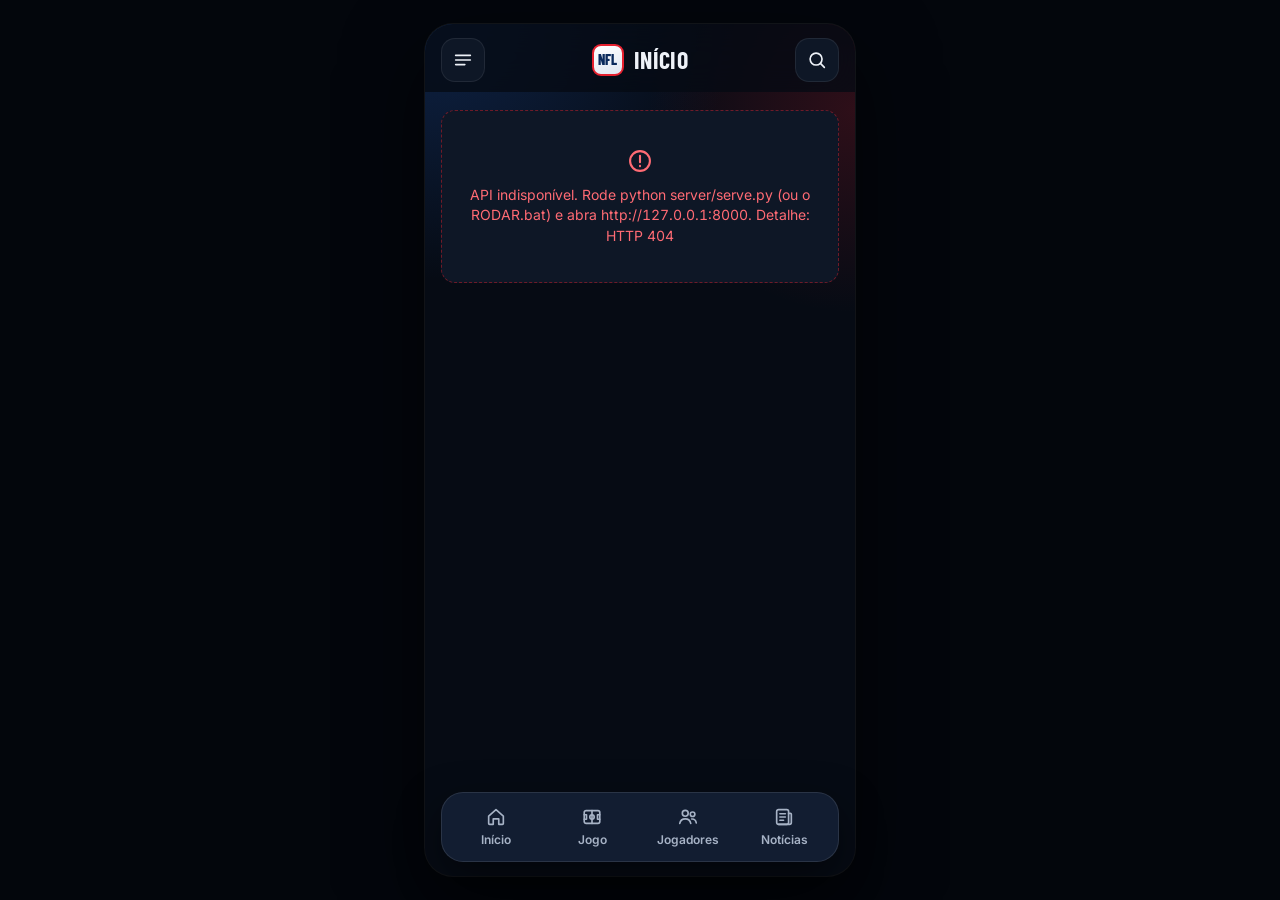
==== commit 7942f213: "Interface nova vira a principal; sai o código antigo; passada de acessibilidade (novo-visual, tarefa" ====
--- a/app/index.html
+++ b/app/index.html
@@ -2,142 +2,130 @@
 <html lang="pt-BR">
 <head>
 <meta charset="UTF-8" />
-<meta name="viewport" content="width=device-width, initial-scale=1.0" />
-<title>NFL Games — Treinador · Olheiro · Comentarista</title>
+<meta name="viewport" content="width=device-width, initial-scale=1.0, viewport-fit=cover" />
+<meta name="theme-color" content="#060b14" />
+<title>NFL Games</title>
 <link rel="preconnect" href="https://fonts.googleapis.com" />
 <link rel="preconnect" href="https://fonts.gstatic.com" crossorigin />
 <!-- Fontes sem bloquear a primeira pintura: a página desenha com a fonte do
-     sistema e troca quando (e se) o Google Fonts responder. -->
-<link rel="preload" as="style" href="https://fonts.googleapis.com/css2?family=Barlow+Condensed:wght@500;600;700;800&family=Inter:wght@400;500;600;700&display=swap" onload="this.onload=null;this.rel='stylesheet'" />
-<noscript><link rel="stylesheet" href="https://fonts.googleapis.com/css2?family=Barlow+Condensed:wght@500;600;700;800&family=Inter:wght@400;500;600;700&display=swap" /></noscript>
+     sistema e troca quando (e se) o Google Fonts responder (1.5). -->
+<link rel="preload" as="style" href="https://fonts.googleapis.com/css2?family=Barlow+Condensed:wght@600;700;800&family=Inter:wght@400;500;600;700&display=swap" onload="this.onload=null;this.rel='stylesheet'" />
+<noscript><link rel="stylesheet" href="https://fonts.googleapis.com/css2?family=Barlow+Condensed:wght@600;700;800&family=Inter:wght@400;500;600;700&display=swap" /></noscript>
 <link rel="stylesheet" href="css/app.css" />
+<link rel="modulepreload" href="js/api.js" />
+<link rel="modulepreload" href="js/ui.js" />
+<link rel="modulepreload" href="js/config.js" />
+<link rel="modulepreload" href="js/telas/inicio.js" />
+<link rel="modulepreload" href="js/telas/jogo.js" />
+<link rel="modulepreload" href="js/prancheta.js" />
+<link rel="modulepreload" href="js/telas/jogadores.js" />
+<link rel="modulepreload" href="js/telas/noticias.js" />
+<link rel="modulepreload" href="js/telas/extras.js" />
 </head>
 <body>
-<div class="app">
+<div class="app" id="app">
 
-  <!-- ============ HEADER ============ -->
-  <div class="topbar">
-    <button class="back-btn" id="backBtn" style="display:none" aria-label="Voltar">‹</button>
-    <div class="shield">NFL</div>
-    <div>
-      <div class="title" id="hdrTitle">NFL GAMES</div>
-      <div class="sub" id="hdrSub">Carregando os dados...</div>
+  <!-- ============ CABEÇALHO ============ -->
+  <header class="topbar">
+    <button class="icon-btn" id="btnMenu" aria-label="Abrir menu" aria-controls="sidebar" aria-expanded="false">
+      <svg viewBox="0 0 24 24" aria-hidden="true"><path d="M4 7h16M4 12h16M4 17h10"/></svg>
+    </button>
+
+    <div class="brand">
+      <span class="shield" aria-hidden="true">NFL</span>
+      <h1 class="brand-title" id="pageTitle">Início</h1>
     </div>
-    <div class="spacer"></div>
-    <button class="icon-btn" id="btnInfo" aria-label="Sobre os dados">ℹ️</button>
+
+    <button class="icon-btn" id="btnSearch" aria-label="Pesquisar" aria-controls="searchbar" aria-expanded="false">
+      <svg viewBox="0 0 24 24" aria-hidden="true"><circle cx="11" cy="11" r="6.5"/><path d="m16 16 4 4"/></svg>
+    </button>
+
+    <!-- barra de pesquisa: abre por cima do cabeçalho ao tocar na lupa -->
+    <div class="searchbar" id="searchbar" role="search" hidden>
+      <svg viewBox="0 0 24 24" aria-hidden="true"><circle cx="11" cy="11" r="6.5"/><path d="m16 16 4 4"/></svg>
+      <input id="searchInput" type="search" maxlength="100" autocomplete="off" spellcheck="false"
+             placeholder="Buscar times, jogadores, notícias…" aria-label="Buscar times, jogadores e notícias" />
+      <button class="searchbar-close" id="btnSearchClose">Cancelar</button>
+    </div>
+  </header>
+
+  <!-- resultados da pesquisa: Times, Jogadores e Notícias -->
+  <div class="search-results" id="searchResults" aria-live="polite" hidden></div>
+
+  <!-- ============ FILTROS: TEMPORADA + SEMANA ============ -->
+  <div class="filters" id="filters">
+    <div class="filter-row" id="seasonRow">
+      <span class="filter-label" id="seasonLabel">Temporada</span>
+      <div class="chips" id="seasonChips" role="group" aria-labelledby="seasonLabel"></div>
+    </div>
+    <div class="filter-row" id="weekRow">
+      <span class="filter-label" id="weekLabel">Semana</span>
+      <div class="chips" id="weekChips" role="group" aria-labelledby="weekLabel"></div>
+    </div>
   </div>
 
-  <!-- ============ HOME ============ -->
-  <section class="screen active" id="home">
-    <div class="season-bar">
-      <label for="seasonPick">Temporada</label>
-      <select id="seasonPick" aria-label="Temporada"></select>
-    </div>
-    <div class="weeks" id="weekChips" role="tablist" aria-label="Semanas e rodadas da temporada"></div>
+  <!-- ============ TELAS ============ -->
+  <main class="screen" id="inicio" data-tela="inicio" tabindex="-1"></main>
+  <main class="screen" id="jogo" data-tela="jogo" tabindex="-1"></main>
+  <main class="screen" id="jogadores" data-tela="jogadores" tabindex="-1"></main>
+  <main class="screen" id="noticias" data-tela="noticias" tabindex="-1"></main>
+  <main class="screen" id="config" data-tela="config" tabindex="-1"></main>
+  <main class="screen" id="sobre" data-tela="sobre" tabindex="-1"></main>
 
-    <div class="persona-wrap">
-      <div class="persona-lead" id="personaLead">Escolha seu modo</div>
-      <div class="personas">
-        <button class="persona coach" data-go="coach">
-          <div class="emoji">🎯</div>
-          <h3>TREINADOR</h3>
-          <p>Prancheta com a formação e os jogadores de cada jogada</p>
-        </button>
-        <button class="persona scout" data-go="scout">
-          <div class="emoji">🔍</div>
-          <h3>OLHEIRO</h3>
-          <p>Ratings por grupo de posição, com estatísticas públicas</p>
-        </button>
-        <button class="persona commentator" data-go="commentator">
-          <div class="emoji">🎙️</div>
-          <div>
-            <h3>COMENTARISTA</h3>
-            <p>Replay jogada a jogada com placar e narração</p>
-          </div>
-        </button>
+  <!-- ============ BARRA INFERIOR ============ -->
+  <nav class="bottom-nav" aria-label="Navegação principal">
+    <button class="nav-item" data-go="inicio">
+      <svg viewBox="0 0 24 24" aria-hidden="true"><path d="M4 11 12 4l8 7v8a1 1 0 0 1-1 1h-4v-6H9v6H5a1 1 0 0 1-1-1z"/></svg>
+      <span>Início</span>
+    </button>
+    <button class="nav-item" data-go="jogo">
+      <svg viewBox="0 0 24 24" aria-hidden="true"><rect x="3.5" y="5" width="17" height="14" rx="2"/><path d="M12 5v14"/><circle cx="12" cy="12" r="2.4"/><path d="M3.5 9.5h2.5v5H3.5M20.5 9.5H18v5h2.5"/></svg>
+      <span>Jogo</span>
+    </button>
+    <button class="nav-item" data-go="jogadores">
+      <svg viewBox="0 0 24 24" aria-hidden="true"><circle cx="9" cy="8" r="3.2"/><path d="M3 19c.6-3.2 3-5 6-5s5.4 1.8 6 5"/><circle cx="17" cy="9" r="2.5"/><path d="M16 14.2c2.6-.2 4.5 1.3 5 4.3"/></svg>
+      <span>Jogadores</span>
+    </button>
+    <button class="nav-item" data-go="noticias">
+      <svg viewBox="0 0 24 24" aria-hidden="true"><rect x="4" y="4" width="13" height="16" rx="2"/><path d="M17 8h2a1 1 0 0 1 1 1v9a2 2 0 0 1-2 2H6M7.5 8.5h6M7.5 12h6M7.5 15.5h4"/></svg>
+      <span>Notícias</span>
+    </button>
+  </nav>
+
+  <!-- ============ MENU LATERAL ============ -->
+  <div class="scrim" id="scrim" hidden></div>
+  <aside class="sidebar" id="sidebar" aria-label="Menu" aria-hidden="true" inert>
+    <div class="sidebar-head">
+      <span class="shield" aria-hidden="true">NFL</span>
+      <div>
+        <div class="sidebar-title">NFL Games</div>
+        <div class="sidebar-sub" id="sidebarSub">Carregando os dados…</div>
       </div>
     </div>
-
-    <div class="sec-title">Partidas <span class="sec-sub" id="gamesCount"></span></div>
-    <div id="gamesList"></div>
-
-    <!-- Matéria do jogo selecionado (ESPN, pelo navegador); some se não houver. -->
-    <div id="materia" hidden></div>
-
-    <!-- Blocos sem fonte de dados ficam ocultos (hidden) enquanto a lista vier vazia. -->
-    <div id="insightsSec" hidden>
-      <div class="sec-title">Sugestões de tática <span class="mini-emoji">🎯</span></div>
-      <div id="insightsList"></div>
-    </div>
-
-    <div id="watchSec" hidden>
-      <div class="sec-title">Jogadores a observar <span class="mini-emoji">🔍</span></div>
-      <div id="watchList"></div>
-    </div>
-
-    <div id="notesSec" hidden>
-      <div class="sec-title">Bastidores do jogo <span class="mini-emoji">🎬</span></div>
-      <div id="notesList"></div>
-    </div>
-
-    <div class="disclaimer" id="sobreDados" aria-label="Sobre os dados"></div>
-  </section>
-
-  <!-- ============ COACH ============ -->
-  <section class="screen" id="coach">
-    <div class="persona-head coach">
-      <span class="ph-emoji">🎯</span>
-      <div>
-        <div class="ph-title">MODO TREINADOR</div>
-        <div class="ph-sub" id="coachSub">—</div>
-      </div>
-    </div>
-    <div class="subtabs" id="coachTabs" role="tablist">
-      <button class="subtab active" data-tab="lineup">Escalação</button>
-      <button class="subtab" data-tab="plays">Jogadas</button>
-      <button class="subtab" data-tab="stats">Estatísticas</button>
-      <button class="subtab" data-tab="book">Playbook</button>
-    </div>
-    <div id="coachBody"></div>
-  </section>
-
-  <!-- ============ SCOUT ============ -->
-  <section class="screen" id="scout">
-    <div class="persona-head scout">
-      <span class="ph-emoji">🔍</span>
-      <div>
-        <div class="ph-title">MODO OLHEIRO</div>
-        <div class="ph-sub" id="scoutSub">Avaliação a partir de estatísticas públicas (nflverse)</div>
-      </div>
-    </div>
-    <div class="search">🔎 <input id="scoutSearch" placeholder="Buscar jogador..." aria-label="Buscar jogador" /></div>
-    <div class="filters" id="scoutFilters"></div>
-    <div id="scoutBody"></div>
-  </section>
-
-  <!-- ============ COMMENTATOR ============ -->
-  <section class="screen" id="commentator">
-    <div class="persona-head commentator">
-      <span class="ph-emoji">🎙️</span>
-      <div>
-        <div class="ph-title">MODO COMENTARISTA</div>
-        <div class="ph-sub" id="bcSub">—</div>
-      </div>
-      <div class="spacer"></div>
-      <div class="live-mini"><span class="dot"></span>REPLAY</div>
-    </div>
-    <div id="bcBody"></div>
-  </section>
-
-  <!-- ============ BOTTOM NAV ============ -->
-  <nav class="bottom-nav">
-    <button class="nav-item active" data-go="home"><span class="ic">🏈</span>Jogos</button>
-    <button class="nav-item" data-go="coach"><span class="ic">🎯</span>Treinador</button>
-    <button class="nav-item" data-go="scout"><span class="ic">📊</span>Olheiro</button>
-    <button class="nav-item" data-go="commentator"><span class="ic">🎙️</span>Narração</button>
-  </nav>
+    <nav class="sidebar-nav" aria-label="Menu lateral">
+      <button class="side-item" data-go="inicio">
+        <svg viewBox="0 0 24 24" aria-hidden="true"><path d="M4 11 12 4l8 7v8a1 1 0 0 1-1 1h-4v-6H9v6H5a1 1 0 0 1-1-1z"/></svg>Início
+      </button>
+      <button class="side-item" data-go="jogo">
+        <svg viewBox="0 0 24 24" aria-hidden="true"><rect x="3.5" y="5" width="17" height="14" rx="2"/><path d="M12 5v14"/><circle cx="12" cy="12" r="2.4"/></svg>Jogo
+      </button>
+      <button class="side-item" data-go="jogadores">
+        <svg viewBox="0 0 24 24" aria-hidden="true"><circle cx="9" cy="8" r="3.2"/><path d="M3 19c.6-3.2 3-5 6-5s5.4 1.8 6 5"/><circle cx="17" cy="9" r="2.5"/></svg>Jogadores
+      </button>
+      <button class="side-item" data-go="noticias">
+        <svg viewBox="0 0 24 24" aria-hidden="true"><rect x="4" y="4" width="13" height="16" rx="2"/><path d="M7.5 8.5h6M7.5 12h6M7.5 15.5h4"/></svg>Notícias
+      </button>
+      <div class="side-sep" role="presentation"></div>
+      <button class="side-item" data-go="sobre">
+        <svg viewBox="0 0 24 24" aria-hidden="true"><circle cx="12" cy="12" r="8.5"/><path d="M12 11v5.5M12 7.8v.2"/></svg>Sobre os dados
+      </button>
+      <button class="side-item" data-go="config">
+        <svg viewBox="0 0 24 24" aria-hidden="true"><path d="M5 7h9M18 7h1M5 17h3M12 17h7"/><circle cx="16" cy="7" r="2"/><circle cx="10" cy="17" r="2"/></svg>Configurações
+      </button>
+    </nav>
+  </aside>
 </div>
 
-<script src="js/app.js"></script>
+<script type="module" src="js/main.js"></script>
 </body>
 </html>
--- a/app/css/app.css
+++ b/app/css/app.css
@@ -1,644 +1,678 @@
 /* ============================================================
-   NFL GAMES - design system extraido do prototipo (preservado)
-   Complementos data-driven no final do arquivo.
+   NFL GAMES — interface nova (spec novo-visual)
+   Identidade do rascunho aprovado (rascunho/style.css): fundo escuro,
+   superfícies em camadas, azul e vermelho da NFL, ícones em traço.
+   Ajustes contra o verificador de design: sem borda lateral no item
+   ativo, sem halo colorido, sem texto menor que 12 px, alvos de 44 px.
    ============================================================ */
-/* ============ NFL DESIGN SYSTEM ============ */
-  :root {
-    --nfl-blue: #013369;      /* NFL Shield Blue */
-    --nfl-navy: #01213F;      /* Dark navy layer */
-    --nfl-navy-2: #012A52;
-    --nfl-red: #D50A0A;       /* NFL Red / Rosso Corsa */
-    --nfl-red-dark: #A80808;
-    --white: #FFFFFF;
-    --gray-100: #F4F5F7;
-    --gray-200: #E4E7EC;
-    --gray-400: #98A2B3;
-    --gray-600: #667085;
-    --ink: #0B1B2B;
-    --radius: 14px;
-    --shadow: 0 6px 24px rgba(1, 33, 63, .12);
-    --shadow-lg: 0 12px 40px rgba(1, 33, 63, .28);
-    --font-num: "Barlow Condensed", sans-serif;
-    --font-body: "Inter", system-ui, sans-serif;
-  }
-
-  * { box-sizing: border-box; margin: 0; padding: 0; }
-  body {
-    font-family: var(--font-body);
-    background: #0a1420;
-    color: var(--ink);
-    display: flex;
-    justify-content: center;
-    min-height: 100vh;
-  }
-
-  /* Phone frame */
-  .app {
-    width: 100%;
-    max-width: 430px;
-    background: var(--gray-100);
-    min-height: 100vh;
-    position: relative;
-    overflow: hidden;
-    box-shadow: 0 0 60px rgba(0,0,0,.5);
-    display: flex;
-    flex-direction: column;
-  }
-
-  /* ---------- Header ---------- */
-  .topbar {
-    background: linear-gradient(135deg, var(--nfl-blue), var(--nfl-navy));
-    color: var(--white);
-    padding: 16px 18px;
-    display: flex;
-    align-items: center;
-    gap: 12px;
-    position: sticky;
-    top: 0;
-    z-index: 20;
-  }
-  .shield {
-    width: 34px; height: 34px; border-radius: 8px;
-    background: var(--white);
-    color: var(--nfl-blue);
-    font-family: var(--font-num);
-    font-weight: 800; font-size: 18px;
-    display: grid; place-items: center;
-    border: 2px solid var(--nfl-red);
-    flex-shrink: 0;
-  }
-  .topbar .title { font-family: var(--font-num); font-weight: 700; font-size: 22px; letter-spacing: .5px; }
-  .topbar .sub { font-size: 12px; opacity: .8; }
-  .topbar .spacer { flex: 1; }
-  .icon-btn {
-    width: 36px; height: 36px; border-radius: 50%;
-    background: rgba(255,255,255,.12); border: none; color: #fff;
-    display: grid; place-items: center; cursor: pointer; font-size: 16px;
-  }
-  .back-btn {
-    background: none; border: none; color: #fff; cursor: pointer;
-    font-size: 20px; padding: 0; width: 30px;
-  }
-
-  /* ---------- Content ---------- */
-  .screen { display: none; flex: 1; overflow-y: auto; padding-bottom: 78px; }
-  .screen.active { display: block; }
-  .pad { padding: 16px 16px 8px; }
-
-  /* Date selector */
-  .dates {
-    display: flex; gap: 8px; padding: 12px 16px; overflow-x: auto;
-    background: var(--nfl-navy); border-bottom: 3px solid var(--nfl-red);
-  }
-  .dates::-webkit-scrollbar { display: none; }
-  .date-chip {
-    flex-shrink: 0; padding: 8px 14px; border-radius: 20px;
-    background: rgba(255,255,255,.1); color: #cdd8e6;
-    font-size: 13px; font-weight: 600; cursor: pointer; text-align: center;
-  }
-  .date-chip small { display: block; font-size: 10px; opacity: .7; }
-  .date-chip.active { background: var(--nfl-red); color: #fff; }
-
-  /* Section titles */
-  .sec-title {
-    display: flex; align-items: center; justify-content: space-between;
-    font-family: var(--font-num); font-size: 18px; font-weight: 700;
-    color: var(--nfl-blue); margin: 18px 16px 8px; text-transform: uppercase;
-    letter-spacing: .5px;
-  }
-  .live-tag {
-    font-family: var(--font-body); font-size: 11px; font-weight: 700; color: var(--nfl-red);
-    display: flex; align-items: center; gap: 5px;
-  }
-  .dot {
-    width: 8px; height: 8px; border-radius: 50%; background: var(--nfl-red);
-    animation: pulse 1.2s infinite;
-  }
-  @keyframes pulse { 0%,100%{opacity:1; transform:scale(1);} 50%{opacity:.4; transform:scale(1.4);} }
-
-  /* ---------- Persona cards ---------- */
-  .persona-wrap { padding: 4px 16px 4px; }
-  .persona-lead { font-family: var(--font-num); font-size: 15px; color: var(--gray-600); letter-spacing:.5px; text-transform: uppercase; margin: 8px 0; }
-  .personas { display: grid; grid-template-columns: 1fr 1fr; gap: 12px; }
-  .persona {
-    border-radius: var(--radius); padding: 18px 14px; cursor: pointer;
-    color: #fff; position: relative; overflow: hidden; border: none; text-align: left;
-    box-shadow: var(--shadow); transition: transform .15s ease;
-  }
-  .persona:active { transform: scale(.97); }
-  .persona .emoji { font-size: 30px; }
-  .persona h3 { font-family: var(--font-num); font-size: 21px; font-weight: 700; margin-top: 6px; }
-  .persona p { font-size: 11.5px; opacity: .85; margin-top: 2px; line-height: 1.3; }
-  .persona.coach { background: linear-gradient(135deg, var(--nfl-red), var(--nfl-red-dark)); }
-  .persona.scout { background: linear-gradient(135deg, #0a4d92, var(--nfl-blue)); }
-  .persona.commentator { grid-column: 1 / -1; background: linear-gradient(135deg, var(--nfl-navy), var(--nfl-blue)); display: flex; align-items: center; gap: 14px; }
-  .persona.commentator .emoji { font-size: 34px; }
-
-  /* ---------- Match cards ---------- */
-  .match {
-    background: #fff; border-radius: var(--radius); margin: 0 16px 12px;
-    padding: 14px 16px; box-shadow: var(--shadow); cursor: pointer;
-    display: grid; grid-template-columns: 1fr auto 1fr; align-items: center; gap: 8px;
-    transition: transform .12s ease;
-  }
-  .match:active { transform: scale(.98); }
-  .team { display: flex; flex-direction: column; align-items: center; gap: 6px; }
-  .team .logo { font-size: 26px; }
-  .team .name { font-size: 12px; font-weight: 600; color: var(--ink); }
-  .center { text-align: center; min-width: 84px; }
-  .score { font-family: var(--font-num); font-size: 30px; font-weight: 800; color: var(--nfl-blue); line-height: 1; }
-  .status { font-size: 10.5px; color: var(--gray-600); margin-top: 4px; font-weight: 600; }
-  .status.live { color: var(--nfl-red); }
-  .vs-time { font-family: var(--font-num); font-size: 20px; font-weight: 700; color: var(--gray-400); }
-
-  /* ---------- Bottom nav ---------- */
-  .bottom-nav {
-    position: absolute; bottom: 0; left: 0; right: 0;
-    background: #fff; border-top: 1px solid var(--gray-200);
-    display: flex; justify-content: space-around; padding: 8px 0 10px;
-    z-index: 30;
-  }
-  .nav-item {
-    background: none; border: none; cursor: pointer; font-size: 11px; color: var(--gray-400);
-    display: flex; flex-direction: column; align-items: center; gap: 3px; font-weight: 600;
-  }
-  .nav-item .ic { font-size: 19px; }
-  .nav-item.active { color: var(--nfl-blue); }
-
-  /* ---------- Sub tabs ---------- */
-  .subtabs { display: flex; gap: 6px; padding: 12px 16px; overflow-x: auto; background: #fff; border-bottom: 1px solid var(--gray-200); }
-  .subtabs::-webkit-scrollbar { display: none; }
-  .subtab { flex-shrink: 0; padding: 7px 14px; border-radius: 18px; background: var(--gray-100); border: none; font-size: 12.5px; font-weight: 600; color: var(--gray-600); cursor: pointer; }
-  .subtab.active { background: var(--nfl-blue); color: #fff; }
-
-  /* ---------- Persona header banner ---------- */
-  .persona-head { padding: 14px 16px; color: #fff; display: flex; align-items: center; gap: 10px; }
-  .persona-head.coach { background: linear-gradient(135deg, var(--nfl-red), var(--nfl-red-dark)); }
-  .persona-head.scout { background: linear-gradient(135deg, #0a4d92, var(--nfl-blue)); }
-  .persona-head.commentator { background: linear-gradient(135deg, var(--nfl-navy), var(--nfl-blue)); }
-  .persona-head .ph-emoji { font-size: 24px; }
-  .persona-head .ph-title { font-family: var(--font-num); font-size: 20px; font-weight: 700; letter-spacing: .5px; }
-  .persona-head .ph-sub { font-size: 11px; opacity: .85; }
-  .persona-head .spacer { flex: 1; }
-  .persona-head .live-mini { display:flex; align-items:center; gap:6px; font-size:12px; font-weight:700; background:rgba(255,255,255,.15); padding:5px 10px; border-radius: 14px; }
-
-  /* ---------- Generic panel/card ---------- */
-  .card { background: #fff; border-radius: var(--radius); margin: 12px 16px; padding: 16px; box-shadow: var(--shadow); }
-  .card h4 { font-family: var(--font-num); font-size: 16px; color: var(--nfl-blue); text-transform: uppercase; letter-spacing:.5px; margin-bottom: 12px; }
-
-  /* Comparison bars */
-  .cmp { margin-bottom: 14px; }
-  .cmp-label { display: flex; justify-content: space-between; font-size: 12px; font-weight: 600; margin-bottom: 5px; }
-  .cmp-label .l { color: var(--nfl-blue); }
-  .cmp-label .r { color: var(--nfl-red); }
-  .cmp-label .mid { color: var(--gray-600); font-weight: 500; }
-  .bar { display: flex; height: 8px; border-radius: 5px; overflow: hidden; background: var(--gray-200); }
-  .bar .fill-l { background: var(--nfl-blue); }
-  .bar .fill-r { background: var(--nfl-red); }
-
-  /* Coach field */
-  .legend { display: flex; gap: 16px; font-size: 11px; font-weight: 600; color: var(--gray-600); margin-bottom: 8px; }
-  .legend .sw { display: inline-block; width: 11px; height: 11px; border-radius: 3px; margin-right: 4px; vertical-align: middle; }
-  .legend .sw.blue { background: var(--nfl-blue); }
-  .legend .sw.red { background: var(--nfl-red); }
-  .field {
-    background: repeating-linear-gradient(0deg, #0a7a34, #0a7a34 30px, #0c8c3c 30px, #0c8c3c 60px);
-    border-radius: 12px; height: 360px; position: relative; margin-top: 4px;
-    border: 3px solid #fff; box-shadow: inset 0 0 0 2px rgba(255,255,255,.4);
-    touch-action: none;
-  }
-  /* line of scrimmage */
-  .field::before {
-    content: ""; position: absolute; left: 0; right: 0; top: 60%;
-    border-top: 2px dashed rgba(255,255,255,.55);
-  }
-  .player-dot {
-    position: absolute; width: 26px; height: 26px; border-radius: 50%;
-    color: #fff; font-size: 9.5px; font-weight: 700;
-    display: grid; place-items: center; transform: translate(-50%,-50%);
-    border: 2px solid #fff; cursor: grab; font-family: var(--font-num); user-select: none;
-    box-shadow: 0 1px 3px rgba(0,0,0,.35); z-index: 2;
-  }
-  .player-dot.home { background: var(--nfl-blue); }
-  .player-dot.away { background: var(--nfl-red); }
-  .player-dot.qb { box-shadow: 0 0 0 2px #ffd23f, 0 1px 3px rgba(0,0,0,.4); }
-
-  .btn-primary {
-    width: calc(100% - 32px); margin: 4px 16px 12px; padding: 14px;
-    background: var(--nfl-red); color: #fff; border: none; border-radius: var(--radius);
-    font-family: var(--font-num); font-size: 17px; font-weight: 700; letter-spacing: .5px;
-    cursor: pointer; text-transform: uppercase;
-  }
-  .btn-primary:active { background: var(--nfl-red-dark); }
-
-  /* Playbook grid */
-  .play-grid { display: grid; grid-template-columns: 1fr 1fr; gap: 10px; }
-  .play {
-    background: var(--nfl-navy); color: #fff; border-radius: 10px; padding: 12px;
-    font-size: 12px;
-  }
-  .play .tag { font-family: var(--font-num); font-size: 15px; font-weight: 700; }
-  .play .desc { opacity: .75; font-size: 11px; margin-top: 3px; }
-
-  /* Scout player card */
-  .scout-hero { display: flex; gap: 14px; align-items: center; }
-  .scout-avatar {
-    width: 74px; height: 74px; border-radius: 14px; flex-shrink: 0;
-    background: linear-gradient(135deg, var(--nfl-blue), var(--nfl-navy));
-    display: grid; place-items: center; font-size: 34px; color: #fff;
-  }
-  .rating-badge {
-    font-family: var(--font-num); font-size: 30px; font-weight: 800; color: #fff;
-    background: var(--nfl-red); border-radius: 10px; padding: 2px 12px; display: inline-block;
-  }
-  .scout-hero .info h3 { font-family: var(--font-num); font-size: 22px; color: var(--ink); }
-  .scout-hero .info .meta { font-size: 12px; color: var(--gray-600); margin: 2px 0 8px; }
-
-  /* Radar chart */
-  .radar-wrap { display: grid; place-items: center; padding: 6px 0; }
-  .attr-list { margin-top: 10px; }
-  .attr { display: flex; align-items: center; gap: 10px; margin-bottom: 8px; }
-  .attr .name { width: 90px; font-size: 12px; font-weight: 600; color: var(--gray-600); }
-  .attr .track { flex: 1; height: 7px; background: var(--gray-200); border-radius: 4px; overflow: hidden; }
-  .attr .val-fill { height: 100%; background: linear-gradient(90deg, var(--nfl-blue), var(--nfl-red)); }
-  .attr .val { width: 26px; text-align: right; font-family: var(--font-num); font-weight: 700; font-size: 15px; color: var(--nfl-blue); }
-
-  .filters { display: flex; gap: 8px; padding: 12px 16px; overflow-x: auto; }
-  .filters::-webkit-scrollbar { display: none; }
-  .filter { flex-shrink: 0; padding: 8px 14px; border: 1px solid var(--gray-200); background: #fff; border-radius: 18px; font-size: 12px; font-weight: 600; color: var(--gray-600); cursor: pointer; }
-  .search {
-    margin: 12px 16px 0; display: flex; align-items: center; gap: 8px; background: #fff;
-    border-radius: var(--radius); padding: 12px 14px; box-shadow: var(--shadow);
-  }
-  .search input { border: none; outline: none; flex: 1; font-size: 14px; font-family: var(--font-body); }
-
-  /* Commentator */
-  .live-score {
-    background: linear-gradient(135deg, var(--nfl-navy), var(--nfl-blue)); color: #fff;
-    padding: 20px 16px; display: grid; grid-template-columns: 1fr auto 1fr; align-items: center; text-align: center;
-  }
-  .live-score .lg { font-size: 30px; }
-  .live-score .nm { font-size: 12px; opacity: .85; margin-top: 3px; }
-  .live-score .big { font-family: var(--font-num); font-size: 46px; font-weight: 800; line-height: 1; }
-  .live-score .qtr { font-size: 12px; background: var(--nfl-red); border-radius: 12px; padding: 3px 10px; display: inline-block; margin-top: 6px; font-weight: 700; }
-
-  .timeline { margin: 12px 16px; }
-  .tl-item {
-    background: #fff; border-left: 4px solid var(--nfl-blue); border-radius: 8px;
-    padding: 11px 14px; margin-bottom: 8px; box-shadow: var(--shadow); display: flex; gap: 10px; align-items: flex-start;
-  }
-  .tl-item.td { border-left-color: var(--nfl-red); }
-  .tl-item .time { font-family: var(--font-num); font-weight: 700; font-size: 15px; color: var(--gray-600); flex-shrink: 0; width: 42px; }
-  .tl-item .ev { font-size: 13px; }
-  .tl-item .ev b { color: var(--ink); }
-
-  .comment-box {
-    display: flex; gap: 8px; margin: 8px 16px 14px;
-  }
-  .comment-box input { flex: 1; border: 1px solid var(--gray-200); border-radius: var(--radius); padding: 12px 14px; outline: none; font-family: var(--font-body); }
-  .comment-box button { background: var(--nfl-red); color: #fff; border: none; border-radius: var(--radius); padding: 0 18px; font-size: 18px; cursor: pointer; }
-
-  .hint { text-align: center; font-size: 11px; color: var(--gray-400); padding: 4px 16px 12px; }
-
-  /* Mini emoji beside section titles */
-  .mini-emoji { font-size: 15px; }
-
-  /* Tactic tip cards */
-  .tip-card {
-    display: flex; gap: 12px; align-items: flex-start;
-    background: #fff; border-radius: var(--radius); margin: 0 16px 10px;
-    padding: 13px 14px; box-shadow: var(--shadow); cursor: pointer;
-    border-left: 4px solid var(--nfl-blue); transition: transform .12s ease;
-  }
-  .tip-card:active { transform: scale(.98); }
-  .tip-ic { width: 38px; height: 38px; border-radius: 10px; display: grid; place-items: center; font-size: 18px; flex-shrink: 0; }
-  .tip-ic.red { background: rgba(213,10,10,.12); }
-  .tip-ic.blue { background: rgba(1,51,105,.12); }
-  .tip-ic.navy { background: rgba(1,33,63,.1); }
-  .tip-title { font-family: var(--font-num); font-size: 16px; font-weight: 700; color: var(--ink); }
-  .tip-text { font-size: 12px; color: var(--gray-600); line-height: 1.35; margin-top: 2px; }
-
-  /* Players to watch (horizontal scroll) */
-  .watch-scroll { display: flex; gap: 12px; padding: 4px 16px 8px; overflow-x: auto; }
-  .watch-scroll::-webkit-scrollbar { display: none; }
-  .watch-card {
-    flex-shrink: 0; width: 118px; background: #fff; border-radius: var(--radius);
-    padding: 14px 12px; box-shadow: var(--shadow); text-align: center; cursor: pointer;
-    position: relative; transition: transform .12s ease;
-  }
-  .watch-card:active { transform: scale(.97); }
-  .watch-avatar {
-    width: 54px; height: 54px; border-radius: 50%; margin: 0 auto 8px;
-    background: linear-gradient(135deg, var(--nfl-blue), var(--nfl-navy));
-    display: grid; place-items: center; font-size: 26px;
-  }
-  .watch-name { font-family: var(--font-num); font-size: 16px; font-weight: 700; color: var(--ink); }
-  .watch-pos { font-size: 11px; color: var(--gray-600); }
-  .watch-rating {
-    position: absolute; top: 10px; right: 10px; font-family: var(--font-num); font-weight: 800;
-    font-size: 14px; color: #fff; background: var(--nfl-red); border-radius: 8px; padding: 1px 7px;
-  }
-
-  /* Behind-the-scenes news cards */
-  .news-card {
-    display: flex; gap: 12px; align-items: flex-start;
-    background: #fff; border-radius: var(--radius); margin: 0 16px 10px;
-    padding: 13px 14px; box-shadow: var(--shadow);
-  }
-  .news-ic {
-    width: 40px; height: 40px; border-radius: 10px; flex-shrink: 0; font-size: 20px;
-    display: grid; place-items: center; background: var(--gray-100);
-  }
-  .news-title { font-family: var(--font-num); font-size: 16px; font-weight: 700; color: var(--nfl-blue); }
-  .news-text { font-size: 12px; color: var(--gray-600); line-height: 1.35; margin-top: 2px; }
-
-/* ============================================================
-   COMPLEMENTOS DATA-DRIVEN
-   Componentes novos para exibir os dados reais do dataset.
-   Reutilizam os tokens do design system acima.
-   ============================================================ */
-
-/* ---------- estados de carregamento / vazio / erro ---------- */
-.state { padding: 28px 20px; text-align: center; color: var(--gray-600); font-size: 13px; }
-.state .ic { font-size: 28px; display: block; margin-bottom: 8px; }
-.state.error { color: var(--nfl-red); font-weight: 600; }
-.skeleton {
-  background: linear-gradient(90deg, var(--gray-200) 25%, #eef0f4 50%, var(--gray-200) 75%);
-  background-size: 300% 100%; animation: shimmer 1.2s infinite linear; border-radius: 8px;
-}
-@keyframes shimmer { 0% { background-position: 100% 0; } 100% { background-position: -100% 0; } }
-.sk-card { height: 72px; margin: 0 16px 12px; border-radius: var(--radius); }
-
-/* ---------- badge de time (substitui o emoji do prototipo) ---------- */
-.tbadge {
-  width: 34px; height: 34px; border-radius: 9px; display: grid; place-items: center;
-  font-family: var(--font-num); font-weight: 800; font-size: 13px; color: #fff;
-  letter-spacing: .3px; box-shadow: inset 0 -2px 0 rgba(0,0,0,.22); flex-shrink: 0;
-}
-.tbadge.lg { width: 46px; height: 46px; font-size: 17px; border-radius: 11px; }
-.tbadge.sm { width: 26px; height: 26px; font-size: 10.5px; border-radius: 7px; }
-
-/* ---------- seletor de semana ---------- */
-.weeks { display: flex; gap: 8px; padding: 12px 16px; overflow-x: auto;
-  background: var(--nfl-navy); border-bottom: 3px solid var(--nfl-red); }
-.weeks::-webkit-scrollbar { display: none; }
-.week-chip { flex-shrink: 0; padding: 8px 14px; border-radius: 20px; background: rgba(255,255,255,.1);
-  color: #cdd8e6; font-size: 13px; font-weight: 600; cursor: pointer; text-align: center;
-  border: none; font-family: var(--font-body); }
-.week-chip small { display: block; font-size: 10px; opacity: .7; }
-.week-chip.active { background: var(--nfl-red); color: #fff; }
-
-/* ---------- cartao de partida (usa .match do prototipo) ---------- */
-.match .team .name { font-size: 11.5px; font-weight: 600; text-align: center; line-height: 1.2; }
-.match .team { gap: 5px; }
-.match .center .score { display: flex; align-items: center; justify-content: center; gap: 6px; }
-.match .center .sep { color: var(--gray-400); font-size: 20px; }
-.match .meta-line { font-size: 10px; color: var(--gray-400); margin-top: 3px; }
-.match.selected { outline: 2px solid var(--nfl-red); outline-offset: -2px; }
-.badge-ot { font-size: 9px; font-weight: 700; color: var(--nfl-red); }
-
-/* ---------- rodape explicativo do dataset ---------- */
-.disclaimer { margin: 4px 16px 16px; padding: 11px 13px; border-radius: 10px;
-  background: rgba(1,51,105,.06); border-left: 3px solid var(--nfl-blue);
-  font-size: 11px; color: var(--gray-600); line-height: 1.45; }
-.disclaimer b { color: var(--nfl-blue); }
-.disclaimer ul { margin: 5px 0 0 14px; }
-.disclaimer li { margin-bottom: 2px; }
-
-/* ---------- metrica dentro dos tip-cards ---------- */
-.tip-metric { margin-left: auto; text-align: right; flex-shrink: 0; padding-left: 8px; }
-.tip-metric .v { font-family: var(--font-num); font-size: 19px; font-weight: 800; color: var(--nfl-blue); line-height: 1; }
-.tip-metric .k { font-size: 9px; color: var(--gray-400); text-transform: uppercase; letter-spacing: .3px; }
-.tip-card { align-items: center; }
-.tip-card.red { border-left-color: var(--nfl-red); }
-.tip-card.navy { border-left-color: var(--nfl-navy); }
-.tip-team { font-size: 9.5px; font-weight: 700; color: #fff; background: var(--nfl-blue);
-  border-radius: 4px; padding: 1px 5px; margin-right: 5px; vertical-align: 1px; }
-
-/* ---------- campo tatico ---------- */
-.field-wrap { position: relative; margin-top: 4px; }
+:root {
+  --bg: #060b14;
+  --bg-deep: #03060c;
+  --surface: #0e1726;
+  --surface-2: #152137;
+  --surface-3: #1c2b45;
+  --line: rgba(255, 255, 255, .08);
+  --line-strong: rgba(255, 255, 255, .16);
+  --text: #eef2f8;
+  --text-2: #a7b3c6;
+  --text-3: #8795ab;
+  --red: #e5202e;
+  --red-2: #a3101b;
+  --red-soft: #ff6b74;
+  --blue: #1d4fa3;
+  --blue-2: #0b2a5c;
+  --blue-soft: #7aa7f2;
+  --gold: #ffcb3d;
+  --radius: 20px;
+  --radius-sm: 14px;
+  --tap: 44px;
+  --font-display: "Barlow Condensed", "Arial Narrow", system-ui, sans-serif;
+  --font-body: "Inter", system-ui, -apple-system, "Segoe UI", sans-serif;
+  --ease: cubic-bezier(.2, .8, .2, 1);
+  --ease-out: cubic-bezier(.16, 1, .3, 1);
+  --shadow-float: 0 16px 40px rgba(0, 0, 0, .5);
+  color-scheme: dark;
+}
+
+* { box-sizing: border-box; margin: 0; padding: 0; }
+button, input, select { font: inherit; color: inherit; }
+button { background: none; border: none; cursor: pointer; }
+svg { width: 22px; height: 22px; fill: none; stroke: currentColor; stroke-width: 1.8; stroke-linecap: round; stroke-linejoin: round; flex-shrink: 0; }
+[hidden] { display: none !important; }
+
+html { scrollbar-color: var(--surface-3) var(--bg-deep); }
+body {
+  font-family: var(--font-body);
+  font-size: 15px;
+  line-height: 1.45;
+  background: var(--bg-deep);
+  color: var(--text);
+  display: flex;
+  justify-content: center;
+  min-height: 100vh;
+  -webkit-font-smoothing: antialiased;
+  font-variant-numeric: tabular-nums;
+  caret-color: var(--red);
+}
+::selection { background: rgba(229, 32, 46, .45); color: #fff; }
+::-webkit-scrollbar { width: 8px; height: 8px; }
+::-webkit-scrollbar-track { background: transparent; }
+::-webkit-scrollbar-thumb { background: var(--surface-3); border-radius: 999px; }
+
+/* moldura de celular */
+.app {
+  position: relative;
+  width: 100%;
+  max-width: 430px;
+  min-height: 100vh;
+  background:
+    radial-gradient(120% 50% at 0% 0%, rgba(29, 79, 163, .35), transparent 60%),
+    radial-gradient(80% 40% at 100% 10%, rgba(229, 32, 46, .18), transparent 60%),
+    var(--bg);
+  overflow: hidden;
+  display: flex;
+  flex-direction: column;
+}
+
+/* ---------- Cabeçalho ---------- */
+.topbar {
+  position: sticky; top: 0; z-index: 20;
+  display: grid; grid-template-columns: var(--tap) 1fr var(--tap); align-items: center;
+  padding: 14px 16px 10px;
+  background: rgba(6, 11, 20, .78);
+  backdrop-filter: blur(16px);
+  -webkit-backdrop-filter: blur(16px);
+}
+.icon-btn {
+  width: var(--tap); height: var(--tap); border-radius: 14px;
+  display: grid; place-items: center;
+  background: var(--surface); border: 1px solid var(--line);
+  transition: background .2s, transform .15s var(--ease);
+}
+.icon-btn:hover { background: var(--surface-2); }
+.icon-btn:active { transform: scale(.94); }
+
+.brand { display: flex; align-items: center; justify-content: center; gap: 10px; min-width: 0; }
+.shield {
+  width: 32px; height: 32px; border-radius: 9px; flex-shrink: 0;
+  display: grid; place-items: center;
+  background: linear-gradient(160deg, #fff, #dfe6f1);
+  border: 2px solid var(--red);
+  color: var(--blue-2); font-family: var(--font-display); font-weight: 800; font-size: 14px;
+}
+.brand-title {
+  font-family: var(--font-display); font-weight: 700; font-size: 24px; line-height: 1;
+  letter-spacing: .4px; text-transform: uppercase;
+  white-space: nowrap; overflow: hidden; text-overflow: ellipsis;
+}
+
+/* barra de pesquisa */
+.searchbar {
+  position: absolute; inset: 10px 12px auto 12px; height: 52px;
+  display: flex; align-items: center; gap: 10px; padding: 0 4px 0 14px;
+  background: var(--surface-2); border: 1px solid var(--line-strong);
+  border-radius: 16px; box-shadow: 0 12px 30px rgba(0, 0, 0, .4);
+  animation: drop .25s var(--ease-out);
+}
+.searchbar svg { color: var(--text-2); width: 20px; height: 20px; }
+.searchbar input {
+  flex: 1; min-width: 0; height: 100%; background: none; border: none; outline: none;
+  color: var(--text); font-weight: 500; font-size: 16px;
+}
+.searchbar input::placeholder { color: var(--text-3); }
+.searchbar input::-webkit-search-cancel-button { display: none; }
+.searchbar-close {
+  min-height: var(--tap); padding: 0 12px; border-radius: 12px;
+  font-size: 14px; font-weight: 600; color: var(--red-soft);
+}
+.searchbar-close:hover { background: var(--surface-3); }
+@keyframes drop { from { opacity: 0; transform: translateY(-6px); } }
+
+.search-results {
+  position: absolute; top: 76px; left: 12px; right: 12px; z-index: 19;
+  max-height: 60vh; overflow-y: auto; padding: 8px;
+  background: var(--surface); border: 1px solid var(--line); border-radius: 18px;
+  box-shadow: 0 20px 40px rgba(0, 0, 0, .5);
+}
+
+/* ---------- Temporada + semana ---------- */
+.filters { padding: 2px 0 6px; }
+.filter-row { display: flex; align-items: center; gap: 10px; padding: 4px 0 4px 16px; }
+.filter-label {
+  flex-shrink: 0; width: 76px;
+  font-size: 12px; font-weight: 700; letter-spacing: .6px; text-transform: uppercase; color: var(--text-3);
+}
+.chips {
+  display: flex; gap: 8px; overflow-x: auto; padding: 2px 16px 2px 2px;
+  scrollbar-width: none; scroll-snap-type: x proximity;
+}
+.chips::-webkit-scrollbar { display: none; }
+.chip {
+  flex-shrink: 0; min-height: var(--tap); padding: 0 16px; border-radius: 999px;
+  display: inline-flex; align-items: center; scroll-snap-align: start;
+  background: var(--surface); border: 1px solid var(--line);
+  font-size: 14px; font-weight: 600; color: var(--text-2); white-space: nowrap;
+  transition: background .2s, color .2s, border-color .2s;
+}
+.chip:hover { color: var(--text); border-color: var(--line-strong); }
+.chip[aria-pressed="true"] { background: var(--text); color: var(--bg); border-color: var(--text); }
+.chip.week[aria-pressed="true"] { background: var(--red); color: #fff; border-color: var(--red); }
+.chip.playoff:not([aria-pressed="true"]) { color: var(--gold); }
+
+/* ---------- Telas ---------- */
+.screen { display: none; flex: 1; padding: 6px 0 116px; outline: none; }
+.screen.active { display: block; animation: entrar .32s var(--ease-out); }
+@keyframes entrar { from { opacity: 0; transform: translateY(6px); } }
+
+.block { padding: 12px 16px 6px; }
+.block-head { display: flex; align-items: baseline; justify-content: space-between; gap: 12px; margin-bottom: 12px; }
+.block-head h2 { font-family: var(--font-display); font-size: 22px; font-weight: 700; line-height: 1.1; letter-spacing: .3px; text-transform: uppercase; }
+.link-btn {
+  min-height: var(--tap); padding: 0 4px; display: inline-flex; align-items: center;
+  font-size: 14px; font-weight: 600; color: var(--red-soft);
+}
+.muted { font-size: 13px; color: var(--text-3); }
+.list { display: flex; flex-direction: column; gap: 10px; }
+
+/* estados: carregando, vazio e erro */
+.state {
+  display: flex; flex-direction: column; align-items: center; gap: 10px;
+  padding: 36px 20px; text-align: center; color: var(--text-2); font-size: 14px;
+  border-radius: var(--radius-sm); background: var(--surface); border: 1px dashed var(--line-strong);
+}
+.state svg { width: 28px; height: 28px; color: var(--text-3); }
+.state.error { color: var(--red-soft); border-color: rgba(229, 32, 46, .45); }
+.state.error svg { color: var(--red-soft); }
+.state.loading svg { animation: girar 1s linear infinite; }
+@keyframes girar { to { transform: rotate(360deg); } }
+
+/* ---------- Início: carrossel de notícias ---------- */
+.hero { position: relative; border-radius: var(--radius); overflow: hidden; }
+.hero-track { display: flex; overflow-x: auto; scroll-snap-type: x mandatory; scrollbar-width: none; overscroll-behavior-x: contain; }
+.hero-track::-webkit-scrollbar { display: none; }
+.slide {
+  position: relative; flex: 0 0 100%; min-height: 220px; scroll-snap-align: start; scroll-snap-stop: always;
+  padding: 26px 20px 64px; display: flex; flex-direction: column; justify-content: flex-end; gap: 8px;
+  color: #fff; text-align: left; isolation: isolate; overflow: hidden;
+}
+.slide::before { /* linhas de jarda ao fundo */
+  content: ""; position: absolute; inset: 0; z-index: -1; opacity: .12;
+  background: repeating-linear-gradient(90deg, #fff 0 1px, transparent 1px 44px);
+}
+.slide-big { /* número gigante decorativo */
+  position: absolute; right: -6px; top: -18px; z-index: -1; pointer-events: none;
+  font: 800 150px/1 var(--font-display); color: rgba(255, 255, 255, .09); letter-spacing: -4px;
+}
+.slide.red { background: linear-gradient(145deg, #d11a27, #8a0d17 75%); }
+.slide.blue { background: linear-gradient(145deg, #2a5fbf, var(--blue-2) 75%); }
+.slide.dark { background: linear-gradient(145deg, #25334d, #0b1322 75%); }
+.slide-title { display: block; font: 700 27px/1.02 var(--font-display); text-transform: uppercase; letter-spacing: .2px; max-width: 92%; text-wrap: balance; }
+.slide-text { display: block; font-size: 14px; line-height: 1.4; color: rgba(255, 255, 255, .9); max-width: 92%; }
+.slide-foot { display: flex; align-items: center; gap: 6px; margin-top: 6px; font-size: 13px; font-weight: 600; color: rgba(255, 255, 255, .9); }
+.slide-x { color: rgba(255, 255, 255, .7); }
+.slide-tipo { margin-left: 4px; }
+.slide-tipo::before { content: "·"; margin-right: 8px; color: rgba(255, 255, 255, .7); }
+.slide:focus-visible { outline-offset: -4px; }
+.hero-dots { position: absolute; left: 0; bottom: 4px; display: flex; }
+.hero-dots button { width: var(--tap); height: var(--tap); display: grid; place-items: center; }
+.hero-dots button::before {
+  content: ""; width: 8px; height: 8px; border-radius: 999px; background: rgba(255, 255, 255, .45);
+  transition: transform .3s var(--ease), background .3s;
+}
+.hero-dots button[aria-current="true"]::before { background: #fff; transform: scale(1.35); }
+
+/* ---------- Início: dois cartões ---------- */
+.duo { display: grid; grid-template-columns: 1fr 1fr; gap: 12px; }
+.tile {
+  position: relative; overflow: hidden; text-align: left;
+  display: flex; flex-direction: column; gap: 2px;
+  padding: 16px; border-radius: var(--radius);
+  border: 1px solid var(--line);
+  transition: transform .15s var(--ease), border-color .2s;
+}
+.tile:hover { border-color: var(--line-strong); }
+.tile:active { transform: scale(.97); }
+.tile-ic { width: 40px; height: 40px; border-radius: 12px; display: grid; place-items: center; margin-bottom: 14px; }
+.tile-red { background: linear-gradient(160deg, rgba(229, 32, 46, .16), transparent 55%), var(--surface); }
+.tile-blue { background: linear-gradient(160deg, rgba(47, 107, 208, .2), transparent 55%), var(--surface); }
+.tile-red .tile-ic { background: rgba(229, 32, 46, .16); color: var(--red-soft); }
+.tile-blue .tile-ic { background: rgba(47, 107, 208, .2); color: var(--blue-soft); }
+.tile-num { font: 800 34px/1 var(--font-display); }
+.tile-label { font-size: 13px; color: var(--text-2); }
+
+/* ---------- Início: jogos da semana ---------- */
+#filtroTime:not(:empty) { margin-bottom: 12px; }
+.chip-filtro { gap: 6px; background: var(--text); color: var(--bg); border-color: var(--text); }
+.chip-filtro:hover { color: var(--bg); }
+.chip-filtro svg { width: 16px; height: 16px; }
+#jogosBlock { scroll-margin-top: 76px; }
+.match {
+  width: 100%; display: grid; grid-template-columns: 1fr auto 1fr; align-items: center; gap: 8px;
+  padding: 14px; border-radius: var(--radius-sm); text-align: center;
+  background: var(--surface); border: 1px solid var(--line);
+  transition: background .2s, border-color .2s;
+}
+.match:hover { background: var(--surface-2); }
+.match.selected { border-color: var(--red); }
+.team { display: flex; flex-direction: column; align-items: center; gap: 6px; min-width: 0; font-size: 13px; font-weight: 600; color: var(--text-2); }
+.team.win { color: var(--text); }
+.team .name { max-width: 100%; overflow: hidden; text-overflow: ellipsis; white-space: nowrap; }
+.badge {
+  width: 38px; height: 38px; border-radius: 11px; display: inline-grid; place-items: center; flex-shrink: 0;
+  font: 800 14px/1 var(--font-display); color: #fff; letter-spacing: .3px;
+  box-shadow: inset 0 -3px 0 rgba(0, 0, 0, .25);
+}
+.badge.sm { width: 30px; height: 30px; border-radius: 9px; font-size: 13px; box-shadow: 0 0 0 1px rgba(255, 255, 255, .25); }
+.center { display: flex; flex-direction: column; align-items: center; min-width: 96px; }
+.score { display: flex; align-items: center; font: 800 28px/1 var(--font-display); letter-spacing: .5px; }
+.score .lose, .score .sep { color: var(--text-3); }
+.score .sep { margin: 0 4px; }
+.pending { font: 800 20px/1 var(--font-display); letter-spacing: .5px; color: var(--text-2); }
+.sem-resultado { max-width: 110px; font-size: 12px; font-weight: 600; line-height: 1.3; color: var(--text-2); }
+.when { display: block; margin-top: 6px; font-size: 12px; font-weight: 500; color: var(--text-3); }
+.badge-live {
+  display: inline-block; padding: 1px 6px; border-radius: 6px;
+  font-size: 12px; font-weight: 800; letter-spacing: .4px; color: #fff; background: var(--red);
+}
+.badge-ot { font-weight: 700; color: var(--red-soft); }
+.live-falha { display: block; margin-top: 2px; color: var(--red-soft); }
+
+/* ---------- Peças comuns: cartão, linhas, chips de dado, botões ---------- */
+.badge.lg { width: 52px; height: 52px; border-radius: 14px; font-size: 18px; }
+.card {
+  padding: 16px; margin-bottom: 12px; border-radius: var(--radius-sm);
+  background: var(--surface); border: 1px solid var(--line);
+}
+.card-head, .sec-head { display: flex; align-items: baseline; justify-content: space-between; gap: 12px; margin-bottom: 12px; }
+.card-head h3, .sec-head h3, .sec-head h2 { font: 700 19px/1.1 var(--font-display); letter-spacing: .3px; text-transform: uppercase; }
+.sec-head { margin: 18px 0 10px; }
+.sec-head:first-child { margin-top: 4px; }
+.stat-row {
+  display: flex; justify-content: space-between; align-items: baseline; gap: 16px;
+  padding: 9px 0; border-top: 1px solid var(--line); font-size: 14px;
+}
+.stat-row:first-of-type { border-top: 0; }
+.stat-row .k { color: var(--text-2); }
+.stat-row .v { font-weight: 600; text-align: right; }
+.delta { margin-left: 4px; font-size: 12px; font-weight: 700; }
+.delta.up { color: #4ade80; }
+.delta.down { color: var(--red-soft); }
+.delta.flat { color: var(--text-3); }
+.rate {
+  flex-shrink: 0; min-width: 40px; padding: 4px 8px; border-radius: 10px; text-align: center;
+  font: 800 18px/1 var(--font-display); background: rgba(255, 203, 61, .14); color: var(--gold);
+}
+.rate.na { font-size: 14px; background: var(--surface-3); color: var(--text-2); }
+.row-card {
+  width: 100%; display: flex; align-items: center; gap: 12px; padding: 12px 14px; text-align: left;
+  border-radius: var(--radius-sm); background: var(--surface-2); border: 1px solid var(--line);
+}
+.row-card .grow { flex: 1; min-width: 0; }
+.row-card b { display: block; font: 700 17px var(--font-display); letter-spacing: .2px; }
+.row-card small { display: block; color: var(--text-2); font-size: 13px; }
+button.row-card:hover { border-color: var(--line-strong); }
+.tags { display: flex; flex-wrap: wrap; gap: 6px; margin-top: 8px; }
+.tag-chip {
+  padding: 3px 8px; border-radius: 8px; font-size: 12px; font-weight: 700; letter-spacing: .3px;
+  background: var(--surface-3); color: var(--text-2);
+}
+.tag-chip.red { background: rgba(229, 32, 46, .18); color: var(--red-soft); }
+.tag-chip.blue { background: rgba(47, 107, 208, .22); color: var(--blue-soft); }
+.tag-chip.amber { background: rgba(255, 203, 61, .14); color: var(--gold); }
+.tag-chip.green { background: rgba(74, 222, 128, .14); color: #4ade80; }
+.tag-chip.purple { background: rgba(167, 139, 250, .18); color: #c4b5fd; }
+.select {
+  width: 100%; min-height: var(--tap); padding: 0 12px; border-radius: 12px;
+  background: var(--surface-2); border: 1px solid var(--line-strong); color: var(--text); font-size: 14px;
+}
+.btn-row { display: flex; gap: 8px; margin-top: 10px; }
+.btn-sec {
+  flex: 1; min-height: var(--tap); padding: 0 14px; border-radius: 12px;
+  background: var(--surface-2); border: 1px solid var(--line); font-size: 14px; font-weight: 600; color: var(--text-2);
+}
+.btn-sec:hover { color: var(--text); border-color: var(--line-strong); }
+.aviso { margin-top: 10px; font-size: 13px; line-height: 1.45; color: var(--text-2); }
+.aviso b { color: var(--text); }
+
+/* ---------- Jogo: cabeçalho da partida e matéria ---------- */
+.jogo-cab {
+  padding: 16px; border-radius: var(--radius); border: 1px solid var(--line);
+  background:
+    radial-gradient(90% 120% at 0% 0%, rgba(29, 79, 163, .3), transparent 60%),
+    radial-gradient(90% 120% at 100% 0%, rgba(229, 32, 46, .22), transparent 60%),
+    var(--surface);
+}
+.jogo-rodada { text-align: center; font-size: 13px; color: var(--text-2); margin-bottom: 12px; }
+.jogo-placar { display: grid; grid-template-columns: 1fr auto 1fr; align-items: center; gap: 8px; text-align: center; }
+.jogo-placar .team { font-size: 14px; }
+.score.big { font-size: 44px; }
+.materia { padding: 16px; border-radius: var(--radius-sm); background: var(--surface); border: 1px solid var(--line); }
+.materia h3 { font: 700 20px/1.1 var(--font-display); text-transform: uppercase; }
+.materia p { margin-top: 8px; font-size: 14px; color: var(--text-2); }
+.materia-rodape { display: flex; align-items: center; justify-content: space-between; gap: 12px; margin-top: 10px; font-size: 13px; color: var(--text-3); }
+.materia-rodape a { min-height: var(--tap); display: inline-flex; align-items: center; font-weight: 600; color: var(--red-soft); text-decoration: none; }
+.materia-rodape a:hover { text-decoration: underline; }
+
+/* ---------- Jogo: abas ---------- */
+.tabs {
+  display: flex; gap: 4px; padding: 4px; overflow-x: auto; scrollbar-width: none;
+  border-radius: 16px; background: var(--surface); border: 1px solid var(--line);
+}
+.tabs::-webkit-scrollbar { display: none; }
+.tab {
+  flex: 1 0 auto; min-height: var(--tap); padding: 0 10px; border-radius: 12px;
+  font-size: 14px; font-weight: 600; color: var(--text-2); white-space: nowrap;
+  transition: background .2s, color .2s;
+}
+.tab:hover { color: var(--text); }
+.tab[aria-selected="true"] { background: var(--red); color: #fff; }
+
+/* ---------- Jogo: prancheta ---------- */
+.field-legend { display: flex; flex-wrap: wrap; gap: 6px 14px; margin-bottom: 10px; font-size: 12px; color: var(--text-2); }
+.field-legend span { display: inline-flex; align-items: center; gap: 6px; }
+.sw { width: 12px; height: 12px; display: inline-block; }
+.sw.circ, .sw.quad { width: 14px; height: 14px; border: 1.5px solid #fff; }
+.sw.circ { border-radius: 50%; }
+.sw.quad { border-radius: 4px; }
+.sw.los { height: 3px; background: #3b82f6; }
+.sw.fd { height: 0; border-top: 2px dashed #facc15; }
+.field-wrap { position: relative; }
 .field {
-  background: linear-gradient(180deg, #0c8c3c, #0a7a34);
-  height: 400px; overflow: hidden;
+  position: relative; height: 420px; overflow: hidden; border-radius: 12px; touch-action: manipulation;
+  background: linear-gradient(180deg, #0c7a37, #09652d);
+  box-shadow: inset 0 0 0 2px rgba(255, 255, 255, .35);
 }
 .field svg.marks { position: absolute; inset: 0; width: 100%; height: 100%; pointer-events: none; }
-.player-dot { width: 24px; height: 24px; font-size: 9px; transition: none; z-index: 3; }
+.player-dot {
+  position: absolute; width: 26px; height: 26px; border-radius: 50%; transform: translate(-50%, -50%);
+  display: grid; place-items: center; z-index: 3; cursor: pointer; user-select: none;
+  color: #fff; font: 700 12px/1 var(--font-display); border: 2px solid #fff;
+  box-shadow: 0 1px 3px rgba(0, 0, 0, .4);
+}
+.player-dot.def { border-radius: 7px; }
+.player-dot.qb { box-shadow: 0 0 0 2px var(--gold), 0 1px 3px rgba(0, 0, 0, .4); }
 .player-dot .num { pointer-events: none; }
-.player-dot.ball {
-  width: 12px; height: 12px; background: #8B4513; border: 1.5px solid #fff;
-  border-radius: 50% / 42%; z-index: 4;
-}
-.player-dot.selected { box-shadow: 0 0 0 3px #ffd23f, 0 2px 6px rgba(0,0,0,.5); z-index: 6; }
+/* área de toque de 44 px em volta do ponto de 26 px (NFR 3); o ponto de cima vence */
+.player-dot:not(.ball)::after {
+  content: ""; position: absolute; left: 50%; top: 50%; width: 44px; height: 44px; border-radius: 50%;
+  transform: translate(-50%, -50%);
+}
+.player-dot.ball { width: 12px; height: 12px; background: #8b4513; border: 1.5px solid #fff; border-radius: 50% / 42%; z-index: 4; cursor: default; }
+.player-dot.selected { box-shadow: 0 0 0 3px var(--gold), 0 2px 6px rgba(0, 0, 0, .5); z-index: 6; }
+.player-dot:hover, .player-dot:focus-visible { z-index: 5; }
 .player-dot.dim { opacity: .42; }
-.dot-trail { position: absolute; width: 5px; height: 5px; border-radius: 50%;
-  transform: translate(-50%,-50%); pointer-events: none; z-index: 2; opacity: .5; }
-
-/* controles de animacao */
-.field-ctrl { display: flex; align-items: center; gap: 10px; padding: 10px 2px 2px; }
-.field-ctrl button {
-  width: 38px; height: 38px; border-radius: 50%; border: none; cursor: pointer;
-  background: var(--nfl-blue); color: #fff; font-size: 15px; display: grid; place-items: center; flex-shrink: 0;
-}
-.field-ctrl button:disabled { background: var(--gray-200); color: var(--gray-400); cursor: default; }
-.field-ctrl input[type=range] { flex: 1; accent-color: var(--nfl-red); min-width: 0; }
-.field-ctrl .tcode {
-  font-family: var(--font-num); font-size: 15px; font-weight: 700; color: var(--nfl-blue);
-  min-width: 52px; text-align: right;
-}
-.speed-pick { display: flex; gap: 4px; }
-.speed-pick button { width: auto; height: 26px; padding: 0 9px; border-radius: 13px;
-  background: var(--gray-100); color: var(--gray-600); font-size: 11px; font-weight: 700;
-  font-family: var(--font-body); }
-.speed-pick button.active { background: var(--nfl-red); color: #fff; }
-
-/* faixa de eventos do tracking */
-.ev-strip { display: flex; gap: 6px; flex-wrap: wrap; margin-top: 8px; }
-.ev-chip { font-size: 10px; font-weight: 600; color: var(--nfl-blue); background: rgba(1,51,105,.08);
-  border-radius: 10px; padding: 3px 8px; cursor: pointer; border: none; font-family: var(--font-body); }
-.ev-chip.active { background: var(--nfl-blue); color: #fff; }
-
-/* legenda do campo */
-.field-legend { display: flex; flex-wrap: wrap; gap: 10px; font-size: 10.5px;
-  color: var(--gray-600); font-weight: 600; margin-top: 8px; }
-.field-legend .sw { width: 10px; height: 10px; border-radius: 3px; display: inline-block;
-  margin-right: 4px; vertical-align: middle; }
-
-/* ---------- lista de jogadas ---------- */
+#dotInfo:not(:empty) { margin-top: 12px; }
+.formacao-indisponivel {
+  display: grid; place-items: center; min-height: 160px; padding: 20px; text-align: center;
+  border-radius: 12px; border: 1px dashed var(--line-strong); color: var(--text-2); font-size: 14px;
+}
+.play-desc { display: block; font-size: 14px; line-height: 1.45; color: var(--text); margin-bottom: 8px; }
+
+/* ---------- Jogo: lista de jogadas ---------- */
 .play-row {
-  background: #fff; border-radius: 12px; margin: 0 16px 8px; padding: 11px 13px;
-  box-shadow: var(--shadow); cursor: pointer; border-left: 4px solid var(--gray-200);
-  transition: transform .12s ease;
-}
-.play-row:active { transform: scale(.985); }
-.play-row.active { border-left-color: var(--nfl-red); outline: 1.5px solid var(--nfl-red); }
-.play-row.td { border-left-color: var(--nfl-red); }
-.play-row.sack { border-left-color: #8B5CF6; }
-.play-row.turnover { border-left-color: #F59E0B; }
-.play-row.big { border-left-color: #10B981; }
-.play-head { display: flex; align-items: center; gap: 7px; margin-bottom: 4px; }
-.play-head .sit { font-family: var(--font-num); font-size: 14px; font-weight: 700; color: var(--nfl-blue); }
-.play-head .clk { font-size: 10.5px; color: var(--gray-400); font-weight: 600; }
-.play-head .spacer { flex: 1; }
-.play-head .gain { font-family: var(--font-num); font-size: 17px; font-weight: 800; }
-.play-head .gain.pos { color: #0a7a34; }
-.play-head .gain.neg { color: var(--nfl-red); }
-.play-head .gain.zero { color: var(--gray-400); }
-.play-desc { font-size: 11.5px; color: var(--gray-600); line-height: 1.35; }
-.chips { display: flex; gap: 4px; flex-wrap: wrap; margin-top: 6px; }
-.chip { font-size: 9px; font-weight: 700; letter-spacing: .3px; padding: 2px 6px; border-radius: 4px;
-  background: var(--gray-100); color: var(--gray-600); text-transform: uppercase; }
-.chip.red { background: rgba(213,10,10,.1); color: var(--nfl-red); }
-.chip.blue { background: rgba(1,51,105,.1); color: var(--nfl-blue); }
-.chip.green { background: rgba(16,185,129,.12); color: #047857; }
-.chip.amber { background: rgba(245,158,11,.14); color: #B45309; }
-.chip.purple { background: rgba(139,92,246,.13); color: #6D28D9; }
-
-/* ---------- tabela de estatisticas / tendencias ---------- */
-.stat-row { display: flex; align-items: center; justify-content: space-between;
-  padding: 7px 0; border-bottom: 1px solid var(--gray-100); font-size: 12.5px; }
-.stat-row:last-child { border-bottom: none; }
-.stat-row .k { color: var(--gray-600); }
-.stat-row .v { font-family: var(--font-num); font-size: 16px; font-weight: 700; color: var(--ink); }
-.stat-row .v small { font-size: 10px; color: var(--gray-400); font-family: var(--font-body); font-weight: 500; }
-
-.tend { margin-bottom: 11px; }
-.tend-top { display: flex; justify-content: space-between; font-size: 11.5px; margin-bottom: 4px; }
-.tend-top .l { font-weight: 700; color: var(--ink); }
-.tend-top .r { color: var(--gray-600); }
-.tend-bar { height: 7px; border-radius: 4px; background: var(--gray-200); overflow: hidden; }
-.tend-bar span { display: block; height: 100%; background: linear-gradient(90deg, var(--nfl-blue), #0a4d92); }
-.tend-bar.def span { background: linear-gradient(90deg, var(--nfl-red), var(--nfl-red-dark)); }
-
-/* comparativo com a media da liga */
-.vs-league { display: flex; align-items: baseline; gap: 5px; }
-.vs-league .delta { font-size: 10.5px; font-weight: 700; }
-.delta.up { color: #047857; }
-.delta.down { color: var(--nfl-red); }
-.delta.flat { color: var(--gray-400); }
-
-/* ---------- olheiro ---------- */
-.p-list { margin: 0 16px; }
-.p-row {
-  display: flex; align-items: center; gap: 11px; background: #fff; border-radius: 12px;
-  padding: 10px 12px; margin-bottom: 8px; box-shadow: var(--shadow); cursor: pointer;
-}
-.p-row:active { transform: scale(.99); }
-.p-row .nm { flex: 1; min-width: 0; }
-.p-row .nm b { font-family: var(--font-num); font-size: 16px; font-weight: 700; color: var(--ink);
-  display: block; white-space: nowrap; overflow: hidden; text-overflow: ellipsis; }
-.p-row .nm span { font-size: 11px; color: var(--gray-600); }
-.rate {
-  font-family: var(--font-num); font-weight: 800; font-size: 17px; color: #fff;
-  border-radius: 8px; padding: 3px 9px; flex-shrink: 0; min-width: 40px; text-align: center;
-}
-.rate.elite { background: #047857; }
-.rate.good { background: var(--nfl-blue); }
-.rate.avg { background: var(--gray-600); }
-.rate.low { background: #9CA3AF; }
-.rate.na { background: var(--gray-200); color: var(--gray-600); font-size: 11px; }
-
-.filters .filter.active { background: var(--nfl-blue); color: #fff; border-color: var(--nfl-blue); }
-.filters .filter { white-space: nowrap; }
-
-.scout-avatar { font-family: var(--font-num); font-weight: 800; font-size: 26px; letter-spacing: .5px; }
-.bio { display: grid; grid-template-columns: repeat(2, 1fr); gap: 8px; margin-top: 12px; }
-.bio div { background: var(--gray-100); border-radius: 9px; padding: 8px 10px; }
-.bio .k { font-size: 9.5px; color: var(--gray-400); text-transform: uppercase; letter-spacing: .3px; }
-.bio .v { font-family: var(--font-num); font-size: 16px; font-weight: 700; color: var(--ink); }
-
-.attr .name { width: 82px; }
-.attr .val-fill { transition: width .35s ease; }
-.pctl { font-size: 9.5px; color: var(--gray-400); width: 30px; text-align: right; }
-
-.role-tabs { display: flex; gap: 6px; overflow-x: auto; margin-bottom: 12px; }
-.role-tabs::-webkit-scrollbar { display: none; }
-.role-tab { flex-shrink: 0; padding: 6px 11px; border-radius: 14px; border: 1px solid var(--gray-200);
-  background: #fff; font-size: 11.5px; font-weight: 600; color: var(--gray-600); cursor: pointer;
-  font-family: var(--font-body); }
-.role-tab.active { background: var(--nfl-blue); color: #fff; border-color: var(--nfl-blue); }
-
-.cmp-pick { display: flex; gap: 8px; align-items: center; margin-bottom: 12px; }
-.cmp-pick select {
-  flex: 1; min-width: 0; padding: 9px 10px; border-radius: 10px; border: 1px solid var(--gray-200);
-  font-family: var(--font-body); font-size: 12.5px; color: var(--ink); background: #fff;
-}
-
-/* ---------- comentarista ---------- */
-.bc-bar { display: flex; align-items: center; gap: 9px; padding: 10px 16px;
-  background: var(--nfl-navy-2); color: #fff; }
-.bc-bar button { width: 36px; height: 36px; border-radius: 50%; border: none; cursor: pointer;
-  background: var(--nfl-red); color: #fff; font-size: 14px; flex-shrink: 0; }
-.bc-bar button.ghost { background: rgba(255,255,255,.14); }
-.bc-bar input[type=range] { flex: 1; accent-color: var(--nfl-red); min-width: 0; }
-.bc-bar .pos { font-family: var(--font-num); font-size: 13px; font-weight: 700; min-width: 58px; text-align: right; }
-
-.live-score .big.lead { color: #ffd23f; }
-.live-score .situ { font-size: 10.5px; opacity: .8; margin-top: 5px; }
-
-.tl-item.sack { border-left-color: #8B5CF6; }
-.tl-item.turnover { border-left-color: #F59E0B; }
-.tl-item.big { border-left-color: #10B981; }
-.tl-item .ev b { display: block; margin-bottom: 1px; }
-.tl-item .ev .ctx { font-size: 10.5px; color: var(--gray-400); margin-top: 3px; display: block; }
-.tl-item.now { background: #FFFBEB; outline: 1.5px solid #FDE68A; }
-
-/* ---------- utilitarios ---------- */
-.row { display: flex; align-items: center; gap: 8px; }
-.row.wrap { flex-wrap: wrap; }
-.spacer { flex: 1; }
-.muted { color: var(--gray-400); }
-.nowrap { white-space: nowrap; }
-.link { color: var(--nfl-blue); font-weight: 600; cursor: pointer; text-decoration: underline; }
-.sec-sub { font-size: 11px; color: var(--gray-400); font-weight: 500; text-transform: none;
-  letter-spacing: 0; font-family: var(--font-body); }
-.card h4 .sec-sub { display: block; margin-top: 2px; }
-.card.tight { padding: 12px 14px; }
-
-/* foco visivel para navegacao por teclado (acessibilidade) */
-:focus-visible { outline: 3px solid #ffd23f; outline-offset: 2px; }
-button, [role="button"] { font-family: var(--font-body); }
-.sr-only {
-  position: absolute; width: 1px; height: 1px; padding: 0; margin: -1px;
-  overflow: hidden; clip: rect(0,0,0,0); white-space: nowrap; border: 0;
-}
-
-/* janela maior: mantem a moldura de celular centralizada, com respiro */
+  width: 100%; display: block; padding: 12px 14px; text-align: left;
+  border-radius: var(--radius-sm); background: var(--surface); border: 1px solid var(--line);
+  transition: background .2s, border-color .2s;
+}
+.play-row:hover { background: var(--surface-2); }
+.play-row[aria-current="true"] { border-color: var(--red); }
+.play-row.td { background: linear-gradient(90deg, rgba(229, 32, 46, .14), transparent 60%), var(--surface); }
+.play-row.big { background: linear-gradient(90deg, rgba(74, 222, 128, .1), transparent 60%), var(--surface); }
+.play-row.sack, .play-row.turnover { background: linear-gradient(90deg, rgba(255, 203, 61, .1), transparent 60%), var(--surface); }
+.play-head { display: flex; align-items: center; gap: 10px; margin-bottom: 6px; }
+.play-head .sit { font-weight: 700; font-size: 14px; }
+.play-head .clk { font-size: 13px; color: var(--text-3); }
+.play-head .gain { margin-left: auto; font: 800 20px/1 var(--font-display); }
+.gain.pos { color: #4ade80; }
+.gain.neg { color: var(--red-soft); }
+.gain.zero { color: var(--text-3); }
+.play-row .play-desc { margin-bottom: 0; font-size: 13px; color: var(--text-2); }
+
+/* ---------- Jogo: comparação entre os times ---------- */
+.cmp-lados { display: flex; justify-content: space-between; margin-bottom: 10px; font-weight: 700; font-size: 14px; }
+.cmp-lados span { display: inline-flex; align-items: center; gap: 8px; }
+.cmp { margin-bottom: 12px; }
+.cmp-label { display: flex; justify-content: space-between; gap: 8px; margin-bottom: 5px; font-size: 13px; font-weight: 600; }
+.cmp-label .l { color: var(--blue-soft); }
+.cmp-label .r { color: var(--red-soft); }
+.cmp-label .mid { color: var(--text-2); font-weight: 500; text-align: center; }
+.bar { display: flex; gap: 2px; height: 8px; border-radius: 5px; overflow: hidden; background: var(--surface-3); }
+.bar .fill-l { background: var(--blue-soft); }
+.bar .fill-r { background: var(--red); }
+.tend { margin-bottom: 12px; }
+.tend-top { display: flex; justify-content: space-between; gap: 10px; margin-bottom: 5px; font-size: 13px; }
+.tend-top .l { font-weight: 700; }
+.tend-top .r { color: var(--text-2); text-align: right; }
+.tend-bar { height: 8px; border-radius: 5px; overflow: hidden; background: var(--surface-3); }
+.tend-bar span { display: block; height: 100%; background: var(--blue-soft); border-radius: 5px; }
+.tend-bar.def span { background: var(--red); }
+
+/* ---------- Jogo: replay ---------- */
+.live-score { display: grid; grid-template-columns: 1fr auto 1fr; align-items: center; gap: 8px; text-align: center; }
+.live-score .team { color: var(--text-2); }
+.live-score .big { font: 800 44px/1 var(--font-display); color: var(--text-2); }
+.live-score .big.lead { color: var(--text); }
+.live-score .center { display: flex; flex-direction: column; align-items: center; gap: 6px; }
+.live-score .qtr { padding: 3px 10px; border-radius: 10px; background: var(--red); color: #fff; font-size: 13px; font-weight: 700; }
+.live-score .situ { font-size: 13px; color: var(--text-2); line-height: 1.35; }
+.bc-bar { display: flex; align-items: center; gap: 12px; margin-bottom: 12px; }
+.bc-bar input[type="range"] { flex: 1; min-width: 0; height: var(--tap); accent-color: var(--red); }
+.bc-bar .pos { min-width: 64px; text-align: right; font: 700 16px var(--font-display); color: var(--text-2); }
+.timeline { display: flex; flex-direction: column; gap: 8px; margin-bottom: 12px; }
+.tl-item {
+  width: 100%; display: flex; gap: 12px; padding: 12px 14px; text-align: left;
+  border-radius: var(--radius-sm); background: var(--surface); border: 1px solid var(--line);
+}
+.tl-item:hover { background: var(--surface-2); }
+.tl-item::before { content: ""; flex-shrink: 0; width: 8px; height: 8px; margin-top: 6px; border-radius: 50%; background: var(--text-3); }
+.tl-item.td::before { background: var(--red); }
+.tl-item.big::before { background: #4ade80; }
+.tl-item.sack::before, .tl-item.turnover::before { background: var(--gold); }
+.tl-item[aria-current="true"] { border-color: var(--line-strong); background: var(--surface-2); }
+.tl-item .time { flex-shrink: 0; width: 44px; font: 700 16px/1.2 var(--font-display); color: var(--text-3); }
+.tl-item .ev { font-size: 13px; color: var(--text-2); }
+.tl-item .ev b { display: block; margin-bottom: 2px; font-size: 14px; color: var(--text); }
+.tl-item .ctx { display: block; margin-top: 4px; font-size: 12px; color: var(--text-3); }
+
+/* ---------- Jogadores: a observar ---------- */
+.watch-scroll {
+  display: flex; gap: 10px; overflow-x: auto; padding-bottom: 4px; margin: 0 -16px; padding-left: 16px; padding-right: 16px;
+  scroll-snap-type: x proximity; scrollbar-width: none;
+}
+.watch-scroll::-webkit-scrollbar { display: none; }
+.watch-card {
+  flex: 0 0 148px; display: flex; flex-direction: column; gap: 4px; padding: 12px; text-align: left;
+  scroll-snap-align: start; border-radius: var(--radius-sm); background: var(--surface); border: 1px solid var(--line);
+  transition: border-color .2s, background .2s;
+}
+.watch-card:hover { background: var(--surface-2); border-color: var(--line-strong); }
+.watch-top { display: flex; align-items: center; justify-content: space-between; margin-bottom: 6px; }
+.watch-nome { font: 700 17px/1.1 var(--font-display); letter-spacing: .2px; }
+.watch-pos { font-size: 12px; color: var(--text-2); }
+
+/* ---------- Jogadores: busca, filtro e lista ---------- */
+.campo {
+  display: flex; align-items: center; gap: 10px; min-height: 48px; padding: 0 14px; margin-bottom: 10px;
+  border-radius: 14px; background: var(--surface); border: 1px solid var(--line-strong);
+}
+.campo:focus-within { border-color: var(--text-3); }
+.campo svg { width: 20px; height: 20px; color: var(--text-3); }
+.campo input { flex: 1; min-width: 0; height: 46px; background: none; border: 0; outline: none; font-size: 16px; }
+.campo input::placeholder { color: var(--text-3); }
+.campo input::-webkit-search-cancel-button { display: none; }
+.pos-chips { margin: 0 -16px 12px; padding-left: 16px; }
+.lista-sub { margin-bottom: 10px; }
+#scoutBody .row-card { background: var(--surface); }
+.rank { width: 24px; flex-shrink: 0; font: 700 16px var(--font-display); color: var(--text-3); text-align: center; }
+
+/* ---------- Jogadores: perfil ---------- */
+.voltar { flex: none; margin-bottom: 12px; }
+.perfil-topo { display: flex; align-items: center; gap: 14px; }
+.perfil-topo .grow { flex: 1; min-width: 0; }
+.perfil-topo h3 { font: 700 26px/1.05 var(--font-display); text-transform: uppercase; letter-spacing: .2px; }
+.perfil-meta { display: block; font-size: 13px; color: var(--text-2); }
+.perfil-topo .rate { font-size: 26px; padding: 6px 10px; }
+.avatar {
+  width: 56px; height: 56px; flex-shrink: 0; border-radius: 16px; display: grid; place-items: center;
+  font: 800 18px var(--font-display); color: #fff; box-shadow: inset 0 -3px 0 rgba(0, 0, 0, .25);
+}
+.bio { display: grid; grid-template-columns: repeat(4, 1fr); gap: 8px; margin-top: 14px; }
+.bio > div { padding: 8px; border-radius: 10px; background: var(--surface-2); min-width: 0; }
+.bio .k { font-size: 12px; color: var(--text-3); }
+.bio .v { font-size: 14px; font-weight: 600; overflow: hidden; text-overflow: ellipsis; white-space: nowrap; }
+.radar-wrap { display: grid; place-items: center; margin-bottom: 8px; }
+.radar { width: 380px; height: auto; max-width: 100%; stroke: none; }  /* vence o svg de 22 px (e o traço) dos ícones */
+.attr-list { display: flex; flex-direction: column; gap: 8px; }
+.attr { display: grid; grid-template-columns: minmax(0, 1.4fr) 1fr auto auto; align-items: center; gap: 10px; font-size: 13px; }
+.attr .name { color: var(--text-2); }
+.attr .track { height: 8px; border-radius: 5px; background: var(--surface-3); overflow: hidden; }
+.attr .val-fill { display: block; height: 100%; border-radius: 5px; background: var(--red); }
+.attr .val { font-weight: 600; text-align: right; }
+.attr .pctl { width: 36px; text-align: right; color: var(--text-3); font-size: 12px; }
+.motivo { margin-top: 8px; font-size: 13px; color: var(--text-3); }
+.radar-nota { margin-top: 10px; font-size: 12px; }
+.cmp-nomes { display: flex; justify-content: space-between; align-items: baseline; gap: 8px; margin: 14px 0 10px; font-size: 14px; }
+.cmp-nomes .l { color: var(--blue-soft); }
+.cmp-nomes .r { color: var(--red-soft); text-align: right; }
+
+/* ---------- Busca: resultados ---------- */
+.sr-group { padding: 12px 10px 6px; font-size: 12px; font-weight: 700; letter-spacing: .6px; text-transform: uppercase; color: var(--text-3); }
+.sr-item {
+  width: 100%; min-height: var(--tap); display: flex; align-items: center; gap: 12px; padding: 8px 10px;
+  text-align: left; border-radius: 12px;
+}
+.sr-item:hover { background: var(--surface-2); }
+.sr-item > span:last-child { min-width: 0; }
+.sr-item b { display: block; font-weight: 600; font-size: 14px; }
+.sr-item small { display: block; color: var(--text-2); font-size: 12px; }
+.sr-carregando, .sr-empty { padding: 10px; color: var(--text-2); font-size: 13px; }
+.sr-empty { padding: 18px 10px; text-align: center; font-size: 14px; }
+
+/* ---------- Notícias: lista ---------- */
+.badge.xs { width: 26px; height: 26px; border-radius: 8px; font-size: 12px; box-shadow: none; }
+.news-item {
+  width: 100%; display: flex; gap: 12px; padding: 14px; text-align: left;
+  border-radius: var(--radius-sm); background: var(--surface); border: 1px solid var(--line);
+  transition: background .2s, border-color .2s;
+}
+.news-item:hover { background: var(--surface-2); border-color: var(--line-strong); }
+.news-thumb {
+  width: 64px; height: 64px; flex-shrink: 0; border-radius: 12px; display: grid; place-items: center;
+  font: 800 22px var(--font-display); color: #fff;
+}
+.news-thumb.red { background: linear-gradient(145deg, #d11a27, #8a0d17); }
+.news-thumb.blue { background: linear-gradient(145deg, #2a5fbf, var(--blue-2)); }
+.news-thumb.dark { background: linear-gradient(145deg, #2c3b57, #0b1322); }
+.news-corpo { flex: 1; min-width: 0; display: flex; flex-direction: column; gap: 4px; }
+.news-titulo { font: 700 17px/1.1 var(--font-display); text-transform: uppercase; }
+.news-texto { font-size: 13px; line-height: 1.4; color: var(--text-2); }
+.news-rodape { display: flex; align-items: center; gap: 6px; margin-top: 4px; font-size: 12px; font-weight: 600; color: var(--text-3); }
+.news-tipo::before { content: "·"; margin: 0 6px 0 2px; }
+
+/* ---------- Configurações ---------- */
+.config { padding: 4px 16px; }
+.config-item { display: flex; align-items: center; justify-content: space-between; gap: 16px; padding: 14px 0; }
+.config-item + .config-item, .config-nota + .config-item { border-top: 1px solid var(--line); }
+.config-item.coluna { flex-direction: column; align-items: stretch; }
+.config-texto { display: flex; flex-direction: column; gap: 2px; }
+.config-nome { font-size: 15px; font-weight: 600; }
+.config-desc { font-size: 13px; color: var(--text-2); }
+.config-nota { margin: -4px 0 12px; font-size: 13px; color: var(--gold); }
+.config-rodape { margin-top: 10px; }
+.switch {
+  position: relative; flex-shrink: 0; width: 56px; height: var(--tap); border-radius: 999px;
+}
+.switch::before {
+  content: ""; position: absolute; left: 2px; right: 2px; top: 8px; bottom: 8px; border-radius: 999px;
+  background: var(--surface-3); border: 1px solid var(--line-strong); transition: background .2s;
+}
+.switch::after {
+  content: ""; position: absolute; left: 7px; top: 13px; width: 18px; height: 18px; border-radius: 50%;
+  background: var(--text-2); transition: transform .2s var(--ease), background .2s;
+}
+.switch[aria-checked="true"]::before { background: var(--red); border-color: var(--red); }
+.switch[aria-checked="true"]::after { transform: translateX(24px); background: #fff; }
+.segmentado { display: grid; grid-template-columns: repeat(3, 1fr); gap: 4px; padding: 4px; border-radius: 14px; background: var(--surface-2); }
+.segmentado button { min-height: var(--tap); border-radius: 10px; font-size: 15px; font-weight: 700; color: var(--text-2); }
+.segmentado button:hover { color: var(--text); }
+.segmentado button[aria-checked="true"] { background: var(--red); color: #fff; }
+
+/* ---------- Sobre os dados ---------- */
+.sobre p { font-size: 14px; color: var(--text-2); }
+.sobre p + p { margin-top: 8px; }
+.sobre .atualizado { color: var(--text); font-weight: 600; }
+.fonte { margin-bottom: 0; }
+.fonte h4 { margin-bottom: 4px; font: 700 18px/1.1 var(--font-display); text-transform: uppercase; }
+.fonte p { font-size: 14px; color: var(--text-2); }
+.fonte p.muted { margin-top: 4px; font-size: 13px; color: var(--text-3); }
+
+/* ---------- Barra inferior ---------- */
+.bottom-nav {
+  position: fixed; bottom: calc(14px + env(safe-area-inset-bottom)); left: 50%; transform: translateX(-50%); z-index: 25;
+  width: calc(min(430px, 100%) - 32px);
+  display: grid; grid-template-columns: repeat(4, 1fr); gap: 4px;
+  padding: 8px; border-radius: 22px;
+  background: rgba(21, 33, 55, .86); border: 1px solid rgba(255, 255, 255, .1);
+  backdrop-filter: blur(18px); -webkit-backdrop-filter: blur(18px);
+  box-shadow: var(--shadow-float);
+}
+.nav-item {
+  min-height: 52px;
+  display: flex; flex-direction: column; align-items: center; justify-content: center; gap: 3px;
+  border-radius: 15px;
+  font-size: 12px; font-weight: 600; color: var(--text-2);
+  transition: color .2s, background .2s;
+}
+.nav-item:hover { color: var(--text); }
+.nav-item[aria-current="page"] { color: #fff; background: var(--red); }
+
+/* ---------- Menu lateral ---------- */
+.scrim {
+  position: fixed; inset: 0; z-index: 40; background: rgba(0, 0, 0, .55);
+  animation: fadein .25s;
+}
+@keyframes fadein { from { opacity: 0; } }
+.sidebar {
+  position: fixed; top: 0; bottom: 0; z-index: 41;
+  left: max(0px, calc(50% - 215px));
+  width: min(300px, 82vw);
+  padding: 22px 14px; overflow-y: auto;
+  background: var(--surface); border-right: 1px solid var(--line);
+  box-shadow: 16px 0 40px rgba(0, 0, 0, .45);
+  transform: translateX(-105%); visibility: hidden;
+  transition: transform .32s var(--ease-out), visibility 0s .32s;
+}
+.sidebar.open { transform: none; visibility: visible; transition: transform .32s var(--ease-out); }
+.sidebar-head { display: flex; align-items: center; gap: 12px; padding: 0 8px 20px; border-bottom: 1px solid var(--line); margin-bottom: 12px; }
+.sidebar-title { font: 700 20px/1.1 var(--font-display); text-transform: uppercase; }
+.sidebar-sub { font-size: 13px; color: var(--text-2); }
+.sidebar-nav { display: flex; flex-direction: column; gap: 2px; }
+.side-item {
+  min-height: var(--tap);
+  display: flex; align-items: center; gap: 12px; text-align: left;
+  padding: 10px 12px; border-radius: 12px; font-size: 15px; font-weight: 600; color: var(--text-2);
+  transition: background .2s, color .2s;
+}
+.side-item svg { width: 20px; height: 20px; color: var(--text-3); }
+.side-item:hover { background: var(--surface-2); color: var(--text); }
+.side-item[aria-current="page"] { background: var(--surface-3); color: var(--text); }
+.side-item[aria-current="page"] svg { color: var(--red-soft); }
+.side-sep { height: 1px; background: var(--line); margin: 12px 8px; }
+
+/* ---------- Foco e movimento ---------- */
+:focus-visible { outline: 2px solid var(--gold); outline-offset: 2px; }
+.chip:focus-visible, .nav-item:focus-visible { outline-offset: 3px; }
+@media (prefers-reduced-motion: reduce) {
+  *, *::before, *::after { animation: none !important; transition: none !important; scroll-behavior: auto !important; }
+}
+/* Configurações/sistema: o main.js marca <html data-movimento="reduzido"> também quando o sistema pede */
+[data-movimento="reduzido"] *, [data-movimento="reduzido"] *::before, [data-movimento="reduzido"] *::after {
+  animation: none !important; transition: none !important;
+}
+
+/* telas grandes: centraliza a moldura de celular (1.3) */
 @media (min-width: 900px) {
-  body { align-items: flex-start; padding: 24px 0; background: #0a1420; }
-  .app { border-radius: 22px; min-height: calc(100vh - 48px); max-height: calc(100vh - 48px); }
-  .screen { overflow-y: auto; }
-}
-
-/* =========================================================================
-   spec dados-externos (tarefa 7): temporada, estados do jogo, ao vivo,
-   materia da ESPN, prancheta ilustrativa e "Sobre os dados"
-   ========================================================================= */
-.season-bar { display: flex; align-items: center; gap: 8px; padding: 10px 16px 0;
-  background: var(--nfl-navy); color: #cdd8e6; font-size: 12px; font-weight: 600; }
-.season-bar select { background: rgba(255,255,255,.12); color: #fff; border: 1px solid rgba(255,255,255,.25);
-  border-radius: 8px; padding: 5px 8px; font: inherit; }
-.season-bar select option { color: #111; }
-
-.match .center .pending { font-family: var(--font-num); font-size: 15px; font-weight: 800;
-  color: var(--nfl-blue); letter-spacing: .4px; }
-.match .center .sem-resultado { font-size: 11px; font-weight: 600; color: var(--gray-600); line-height: 1.3; }
-.badge-live { display: inline-block; font-size: 9px; font-weight: 800; letter-spacing: .5px; color: #fff;
-  background: var(--nfl-red); border-radius: 4px; padding: 1px 5px; animation: pulso 1.6s infinite; }
-@keyframes pulso { 50% { opacity: .55; } }
-.live-falha { font-size: 10px; color: var(--nfl-red); margin-top: 2px; }
-
-.materia { margin: 0 16px 14px; padding: 12px 14px; border-radius: var(--radius); background: #fff;
-  box-shadow: 0 1px 3px rgba(0,0,0,.08); border-left: 3px solid var(--nfl-red); }
-.materia .fonte { font-size: 10px; font-weight: 700; letter-spacing: .4px; color: var(--gray-600); text-transform: uppercase; }
-.materia h4 { margin: 4px 0 6px; font-size: 15px; line-height: 1.3; color: var(--nfl-navy); }
-.materia p { margin: 0 0 8px; font-size: 12.5px; color: var(--gray-600); line-height: 1.45; }
-.materia .rodape { display: flex; justify-content: space-between; align-items: center; font-size: 11px; color: var(--gray-400); }
-.materia a { color: var(--nfl-red); font-weight: 700; text-decoration: none; }
-
-.aviso-ilustrativo { margin: 8px 0 0; padding: 7px 10px; border-radius: 8px; font-size: 11px; line-height: 1.4;
-  background: rgba(250,204,21,.14); color: #7a5b00; border-left: 3px solid #FACC15; }
-.formacao-indisponivel { padding: 40px 16px; text-align: center; color: var(--gray-600); font-size: 13px; }
-
-.sobre h5 { margin: 0 0 4px; font-size: 11.5px; color: var(--nfl-blue); }
-.sobre .atualizado { margin-top: 6px; font-weight: 600; }
-.motivo { font-size: 10px; color: var(--gray-400); margin: -2px 0 6px; }
+  body { padding: 24px 0; align-items: flex-start; }
+  .app { min-height: calc(100vh - 48px); border-radius: 28px; box-shadow: 0 0 0 1px rgba(255, 255, 255, .06), 0 30px 80px rgba(0, 0, 0, .6); }
+  .bottom-nav { bottom: 38px; }
+}
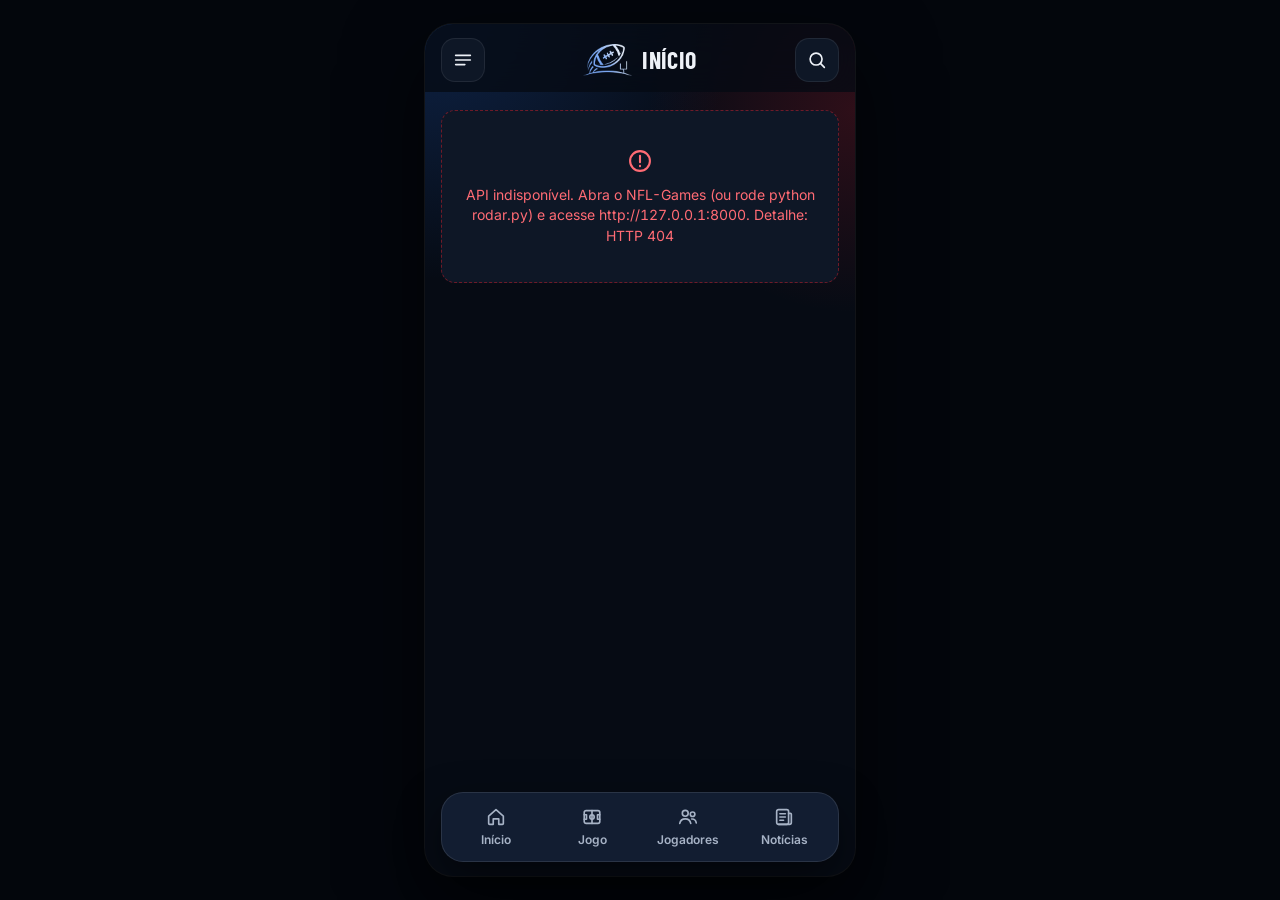
==== commit 6777bc3f: "Logo da equipe no cabeçalho, no menu, na aba do navegador e no ícone do executável" ====
--- a/app/index.html
+++ b/app/index.html
@@ -5,6 +5,7 @@
 <meta name="viewport" content="width=device-width, initial-scale=1.0, viewport-fit=cover" />
 <meta name="theme-color" content="#060b14" />
 <title>NFL Games</title>
+<link rel="icon" type="image/png" href="img/icone.png" />
 <link rel="preconnect" href="https://fonts.googleapis.com" />
 <link rel="preconnect" href="https://fonts.gstatic.com" crossorigin />
 <!-- Fontes sem bloquear a primeira pintura: a página desenha com a fonte do
@@ -32,7 +33,7 @@
     </button>
 
     <div class="brand">
-      <span class="shield" aria-hidden="true">NFL</span>
+      <img class="logo" src="img/logo.png" alt="" width="49" height="32" />
       <h1 class="brand-title" id="pageTitle">Início</h1>
     </div>
 
@@ -96,7 +97,7 @@
   <div class="scrim" id="scrim" hidden></div>
   <aside class="sidebar" id="sidebar" aria-label="Menu" aria-hidden="true" inert>
     <div class="sidebar-head">
-      <span class="shield" aria-hidden="true">NFL</span>
+      <img class="logo" src="img/logo.png" alt="" width="49" height="32" />
       <div>
         <div class="sidebar-title">NFL Games</div>
         <div class="sidebar-sub" id="sidebarSub">Carregando os dados…</div>
--- a/app/css/app.css
+++ b/app/css/app.css
@@ -93,13 +93,8 @@
 .icon-btn:active { transform: scale(.94); }
 
 .brand { display: flex; align-items: center; justify-content: center; gap: 10px; min-width: 0; }
-.shield {
-  width: 32px; height: 32px; border-radius: 9px; flex-shrink: 0;
-  display: grid; place-items: center;
-  background: linear-gradient(160deg, #fff, #dfe6f1);
-  border: 2px solid var(--red);
-  color: var(--blue-2); font-family: var(--font-display); font-weight: 800; font-size: 14px;
-}
+/* a logo da equipe (app/img/logo.png, gerada por tools/logo.py na paleta do app) */
+.logo { width: auto; height: 32px; flex-shrink: 0; }
 .brand-title {
   font-family: var(--font-display); font-weight: 700; font-size: 24px; line-height: 1;
   letter-spacing: .4px; text-transform: uppercase;
@@ -355,13 +350,13 @@
 
 /* ---------- Jogo: abas ---------- */
 .tabs {
-  display: flex; gap: 4px; padding: 4px; overflow-x: auto; scrollbar-width: none;
+  display: flex; gap: 2px; padding: 4px; overflow-x: auto; scrollbar-width: none;
   border-radius: 16px; background: var(--surface); border: 1px solid var(--line);
 }
 .tabs::-webkit-scrollbar { display: none; }
 .tab {
-  flex: 1 0 auto; min-height: var(--tap); padding: 0 10px; border-radius: 12px;
-  font-size: 14px; font-weight: 600; color: var(--text-2); white-space: nowrap;
+  flex: 1 0 auto; min-height: var(--tap); padding: 0 8px; border-radius: 12px;
+  font-size: 13px; font-weight: 600; color: var(--text-2); white-space: nowrap;
   transition: background .2s, color .2s;
 }
 .tab:hover { color: var(--text); }
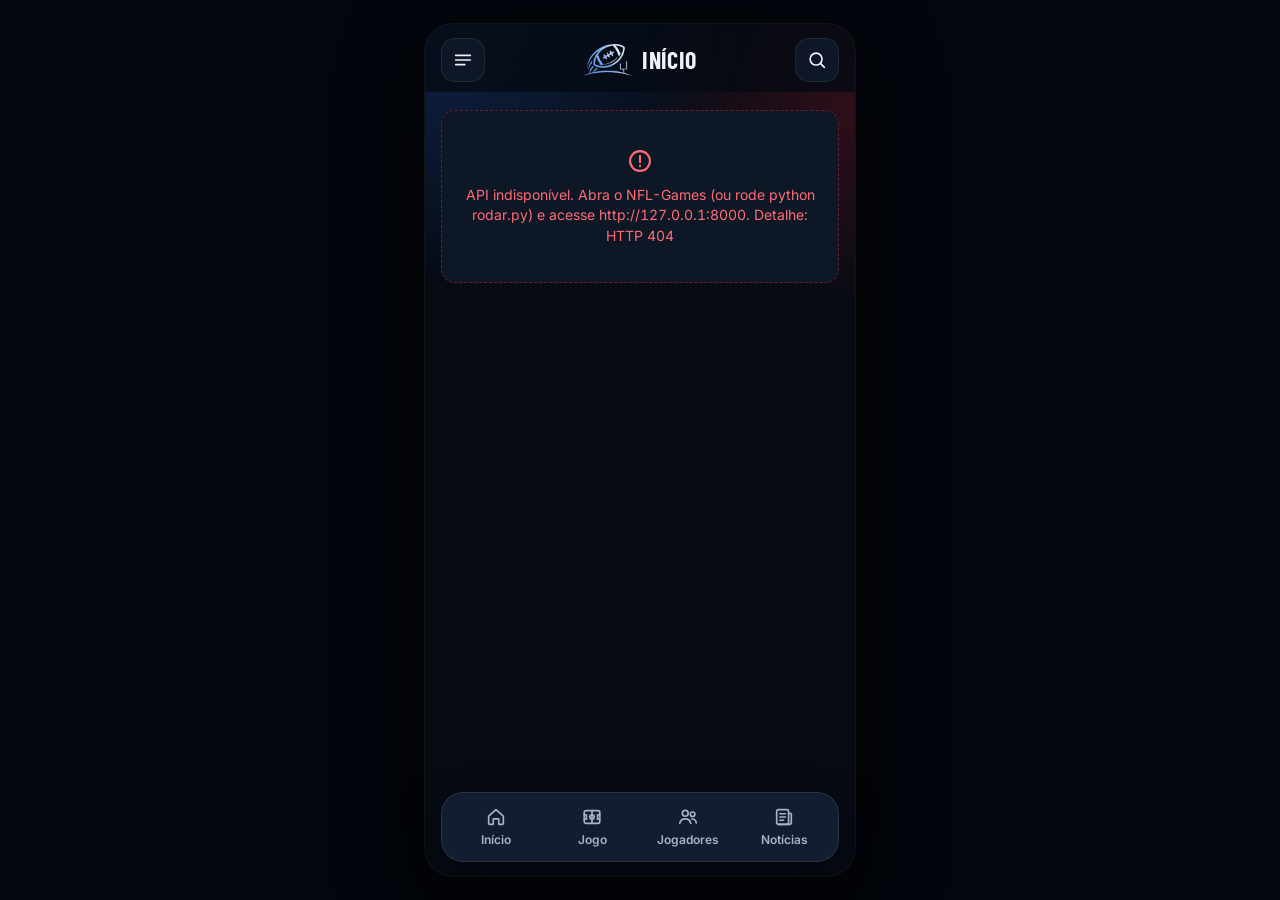
==== commit 15c9fcc6: "Navegador abre na hora com uma tela de carregamento enquanto o servidor prepara os dados" ====
--- a/app/index.html
+++ b/app/index.html
@@ -16,6 +16,7 @@
 <link rel="modulepreload" href="js/api.js" />
 <link rel="modulepreload" href="js/ui.js" />
 <link rel="modulepreload" href="js/config.js" />
+<link rel="modulepreload" href="js/carregamento.js" />
 <link rel="modulepreload" href="js/telas/inicio.js" />
 <link rel="modulepreload" href="js/telas/jogo.js" />
 <link rel="modulepreload" href="js/prancheta.js" />
@@ -127,6 +128,16 @@
   </aside>
 </div>
 
+<!-- ============ TELA DE CARREGAMENTO (enquanto o servidor prepara os dados) ============ -->
+<div class="carregando" id="carregando" hidden>
+  <div class="carregando-caixa" role="status" aria-live="polite">
+    <img class="carregando-logo" src="img/logo.png" alt="" width="147" height="96" />
+    <h2 class="carregando-titulo" id="carregandoTitulo">Preparando os dados</h2>
+    <p class="carregando-fase" id="carregandoFase"></p>
+    <p class="carregando-nota" id="carregandoNota" hidden></p>
+  </div>
+</div>
+
 <script type="module" src="js/main.js"></script>
 </body>
 </html>
--- a/app/css/app.css
+++ b/app/css/app.css
@@ -601,6 +601,24 @@
 .fonte p { font-size: 14px; color: var(--text-2); }
 .fonte p.muted { margin-top: 4px; font-size: 13px; color: var(--text-3); }
 
+/* ---------- Tela de carregamento (enquanto o servidor prepara os dados) ---------- */
+.carregando {
+  position: fixed; inset: 0; z-index: 60; display: grid; place-items: center; padding: 24px;
+  background:
+    radial-gradient(120% 50% at 0% 0%, rgba(29, 79, 163, .35), transparent 60%),
+    radial-gradient(80% 40% at 100% 10%, rgba(229, 32, 46, .18), transparent 60%),
+    var(--bg);
+}
+.carregando-caixa { width: min(360px, 100%); display: flex; flex-direction: column; align-items: center; text-align: center; }
+.carregando-logo { width: auto; height: 96px; margin-bottom: 20px; animation: flutuar 2.4s var(--ease) infinite; }
+@keyframes flutuar { 50% { transform: translateY(-8px); } }
+.carregando-titulo { font: 700 26px/1.1 var(--font-display); text-transform: uppercase; letter-spacing: .4px; }
+.carregando-fase { min-height: 1.45em; margin-top: 8px; font-size: 14px; color: var(--text-2); overflow-wrap: anywhere; }
+.carregando-nota { margin-top: 16px; font-size: 13px; line-height: 1.45; color: var(--text-3); }
+.carregando.erro .carregando-logo { animation: none; opacity: .5; }
+.carregando.erro .carregando-fase { color: var(--red-soft); }
+.carregando.erro .carregando-nota { color: var(--text-2); }
+
 /* ---------- Barra inferior ---------- */
 .bottom-nav {
   position: fixed; bottom: calc(14px + env(safe-area-inset-bottom)); left: 50%; transform: translateX(-50%); z-index: 25;
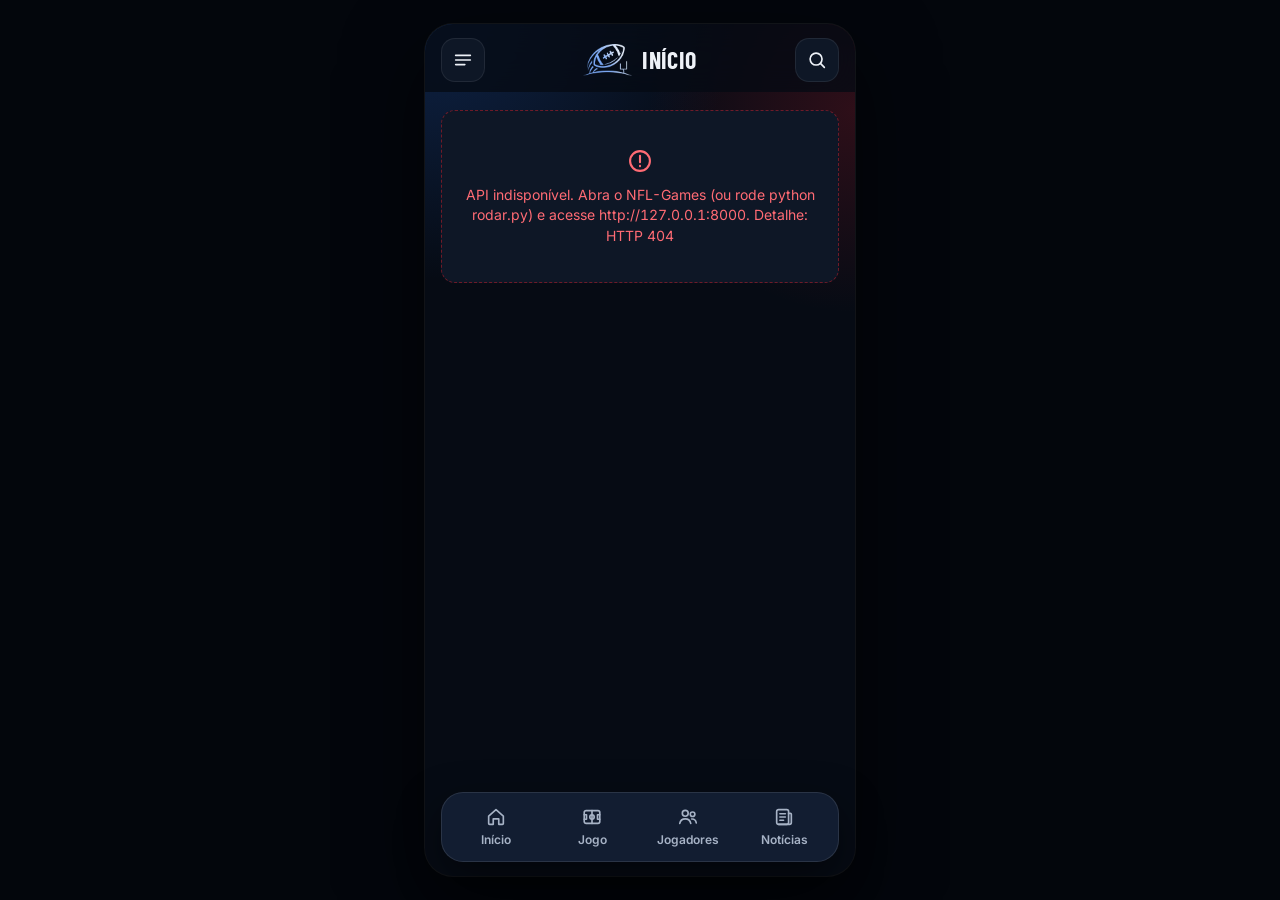
==== commit 91b993c3: "Interface: sinal de presença das abas e "Encerrar o app" no menu (sem-terminal, tarefa 3)" ====
--- a/app/index.html
+++ b/app/index.html
@@ -124,9 +124,24 @@
       <button class="side-item" data-go="config">
         <svg viewBox="0 0 24 24" aria-hidden="true"><path d="M5 7h9M18 7h1M5 17h3M12 17h7"/><circle cx="16" cy="7" r="2"/><circle cx="10" cy="17" r="2"/></svg>Configurações
       </button>
+      <!-- só no app do PC (spec sem-terminal): o main.js mostra quando não está no site -->
+      <div class="side-sep" role="presentation" id="sepEncerrar" hidden></div>
+      <button class="side-item" id="btnEncerrar" hidden>
+        <svg viewBox="0 0 24 24" aria-hidden="true"><path d="M12 4v8"/><path d="M7.4 7.2a7 7 0 1 0 9.2 0"/></svg>Encerrar o app
+      </button>
     </nav>
   </aside>
 </div>
+
+<!-- ============ ENCERRAR O APP (confirmação) ============ -->
+<dialog class="dlg" id="dlgEncerrar" aria-labelledby="dlgEncerrarTexto">
+  <p id="dlgEncerrarTexto">Encerrar o NFL Games? As abas abertas param de funcionar.</p>
+  <p class="aviso" id="dlgEncerrarErro" role="alert" hidden>Não foi possível encerrar o app</p>
+  <div class="btn-row">
+    <button class="btn-sec" id="btnEncerrarNao">Cancelar</button>
+    <button class="btn-sec" id="btnEncerrarSim">Encerrar</button>
+  </div>
+</dialog>
 
 <!-- ============ TELA DE CARREGAMENTO (enquanto o servidor prepara os dados) ============ -->
 <div class="carregando" id="carregando" hidden>
--- a/app/css/app.css
+++ b/app/css/app.css
@@ -140,7 +140,18 @@
 .chips {
   display: flex; gap: 8px; overflow-x: auto; padding: 2px 16px 2px 2px;
   scrollbar-width: none; scroll-snap-type: x proximity;
-}
+  /* o chip que para no encaixe (ou recebe foco) fica fora da borda esmaecida */
+  scroll-padding-inline: var(--fade-chips);
+  --fade-chips: 28px;
+  -webkit-mask-image: linear-gradient(90deg, transparent, #000 var(--fade-ini), #000 calc(100% - var(--fade-fim)), transparent);
+  mask-image: linear-gradient(90deg, transparent, #000 var(--fade-ini), #000 calc(100% - var(--fade-fim)), transparent);
+  transition: --fade-ini .2s var(--ease-out), --fade-fim .2s var(--ease-out);
+}
+/* o main.js marca de que lado ainda há chips para rolar */
+.chips[data-antes] { --fade-ini: var(--fade-chips); }
+.chips[data-depois] { --fade-fim: var(--fade-chips); }
+@property --fade-ini { syntax: "<length>"; inherits: false; initial-value: 0px; }
+@property --fade-fim { syntax: "<length>"; inherits: false; initial-value: 0px; }
 .chips::-webkit-scrollbar { display: none; }
 .chip {
   flex-shrink: 0; min-height: var(--tap); padding: 0 16px; border-radius: 999px;
@@ -162,6 +173,7 @@
 .block { padding: 12px 16px 6px; }
 .block-head { display: flex; align-items: baseline; justify-content: space-between; gap: 12px; margin-bottom: 12px; }
 .block-head h2 { font-family: var(--font-display); font-size: 22px; font-weight: 700; line-height: 1.1; letter-spacing: .3px; text-transform: uppercase; }
+.hero-semana { margin: -6px 0 10px; }       /* notícias de outra semana (4.7) */
 .link-btn {
   min-height: var(--tap); padding: 0 4px; display: inline-flex; align-items: center;
   font-size: 14px; font-weight: 600; color: var(--red-soft);
@@ -618,6 +630,17 @@
 .carregando.erro .carregando-logo { animation: none; opacity: .5; }
 .carregando.erro .carregando-fase { color: var(--red-soft); }
 .carregando.erro .carregando-nota { color: var(--text-2); }
+/* app encerrado pelo menu (spec sem-terminal): a mesma tela, parada */
+.carregando.encerrado .carregando-logo { animation: none; }
+
+/* ---------- Diálogo de confirmação (Encerrar o app) ---------- */
+.dlg {
+  width: min(340px, calc(100% - 32px)); margin: auto; padding: 20px;
+  background: var(--surface); color: var(--text); border: 1px solid var(--line); border-radius: var(--radius);
+  font-size: 15px; line-height: 1.45;
+}
+.dlg::backdrop { background: rgba(3, 6, 12, .7); }
+.dlg .btn-row { margin-top: 16px; }
 
 /* ---------- Barra inferior ---------- */
 .bottom-nav {
